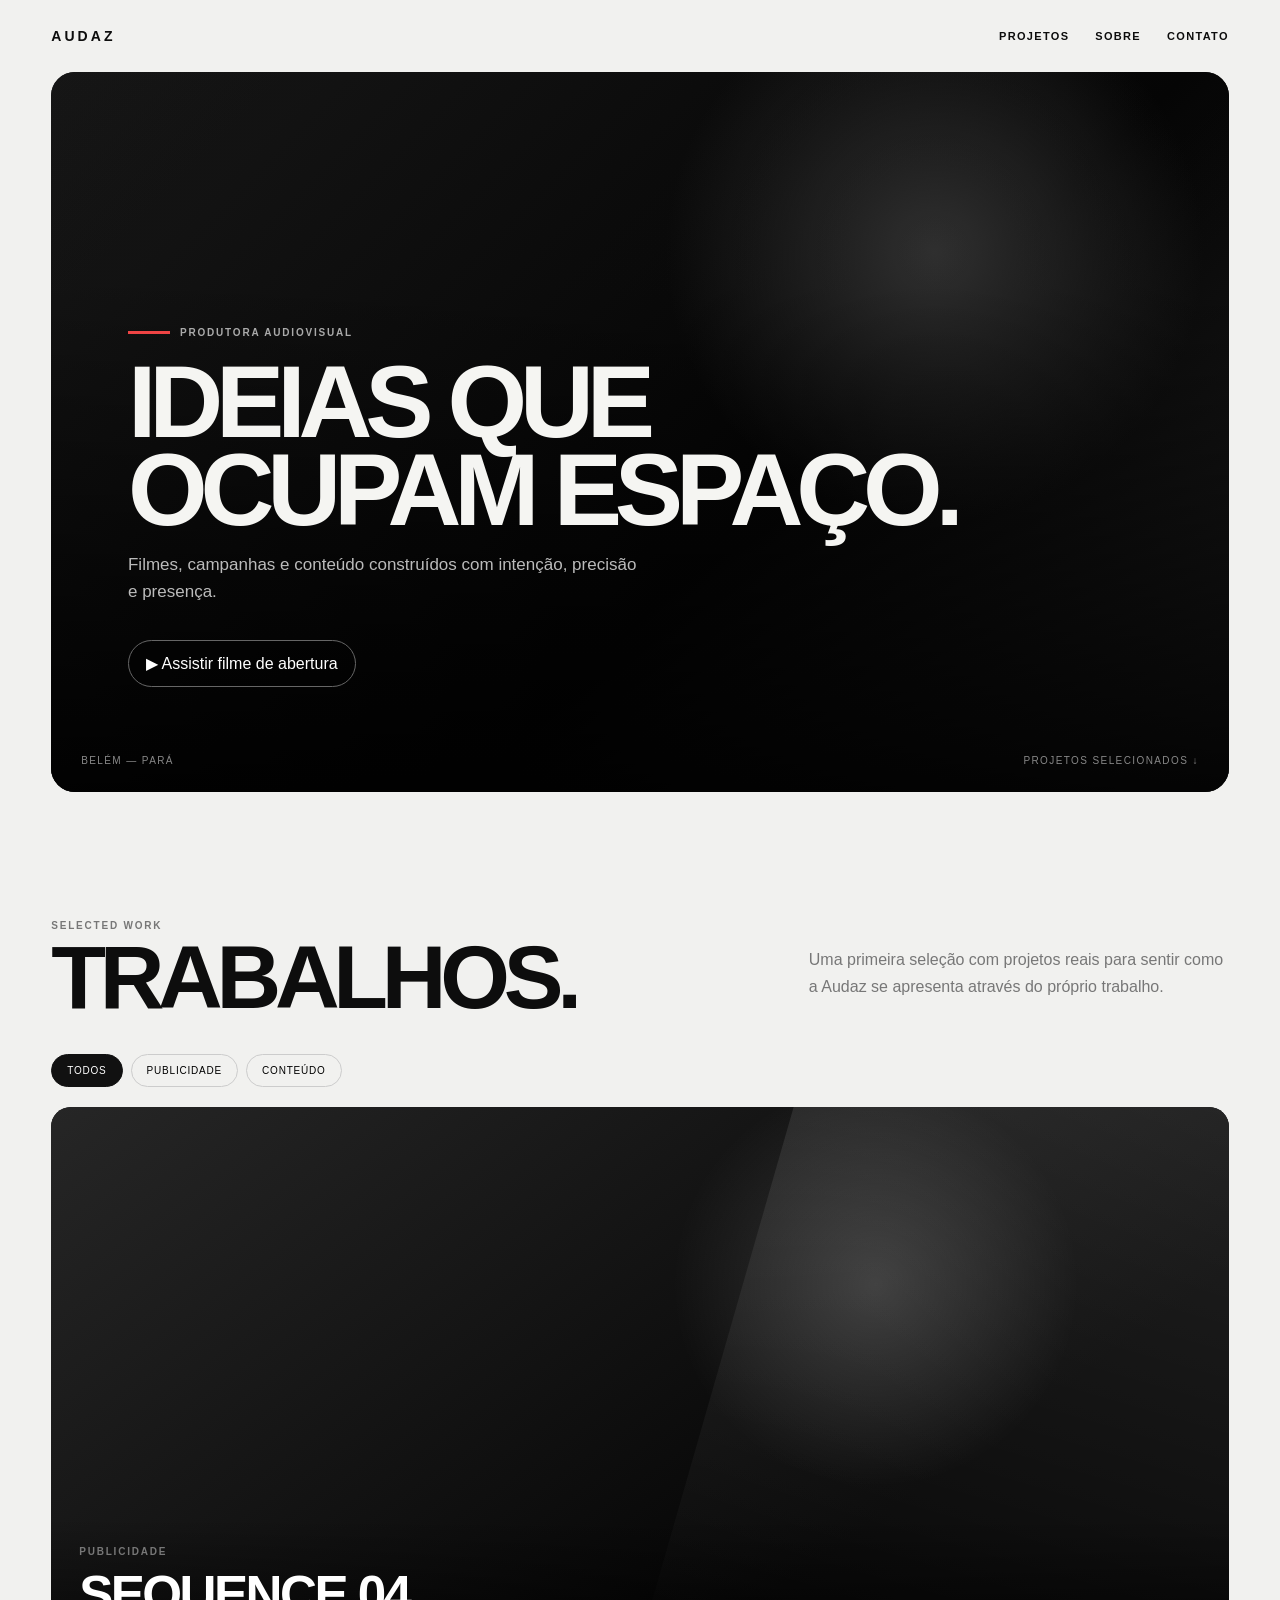
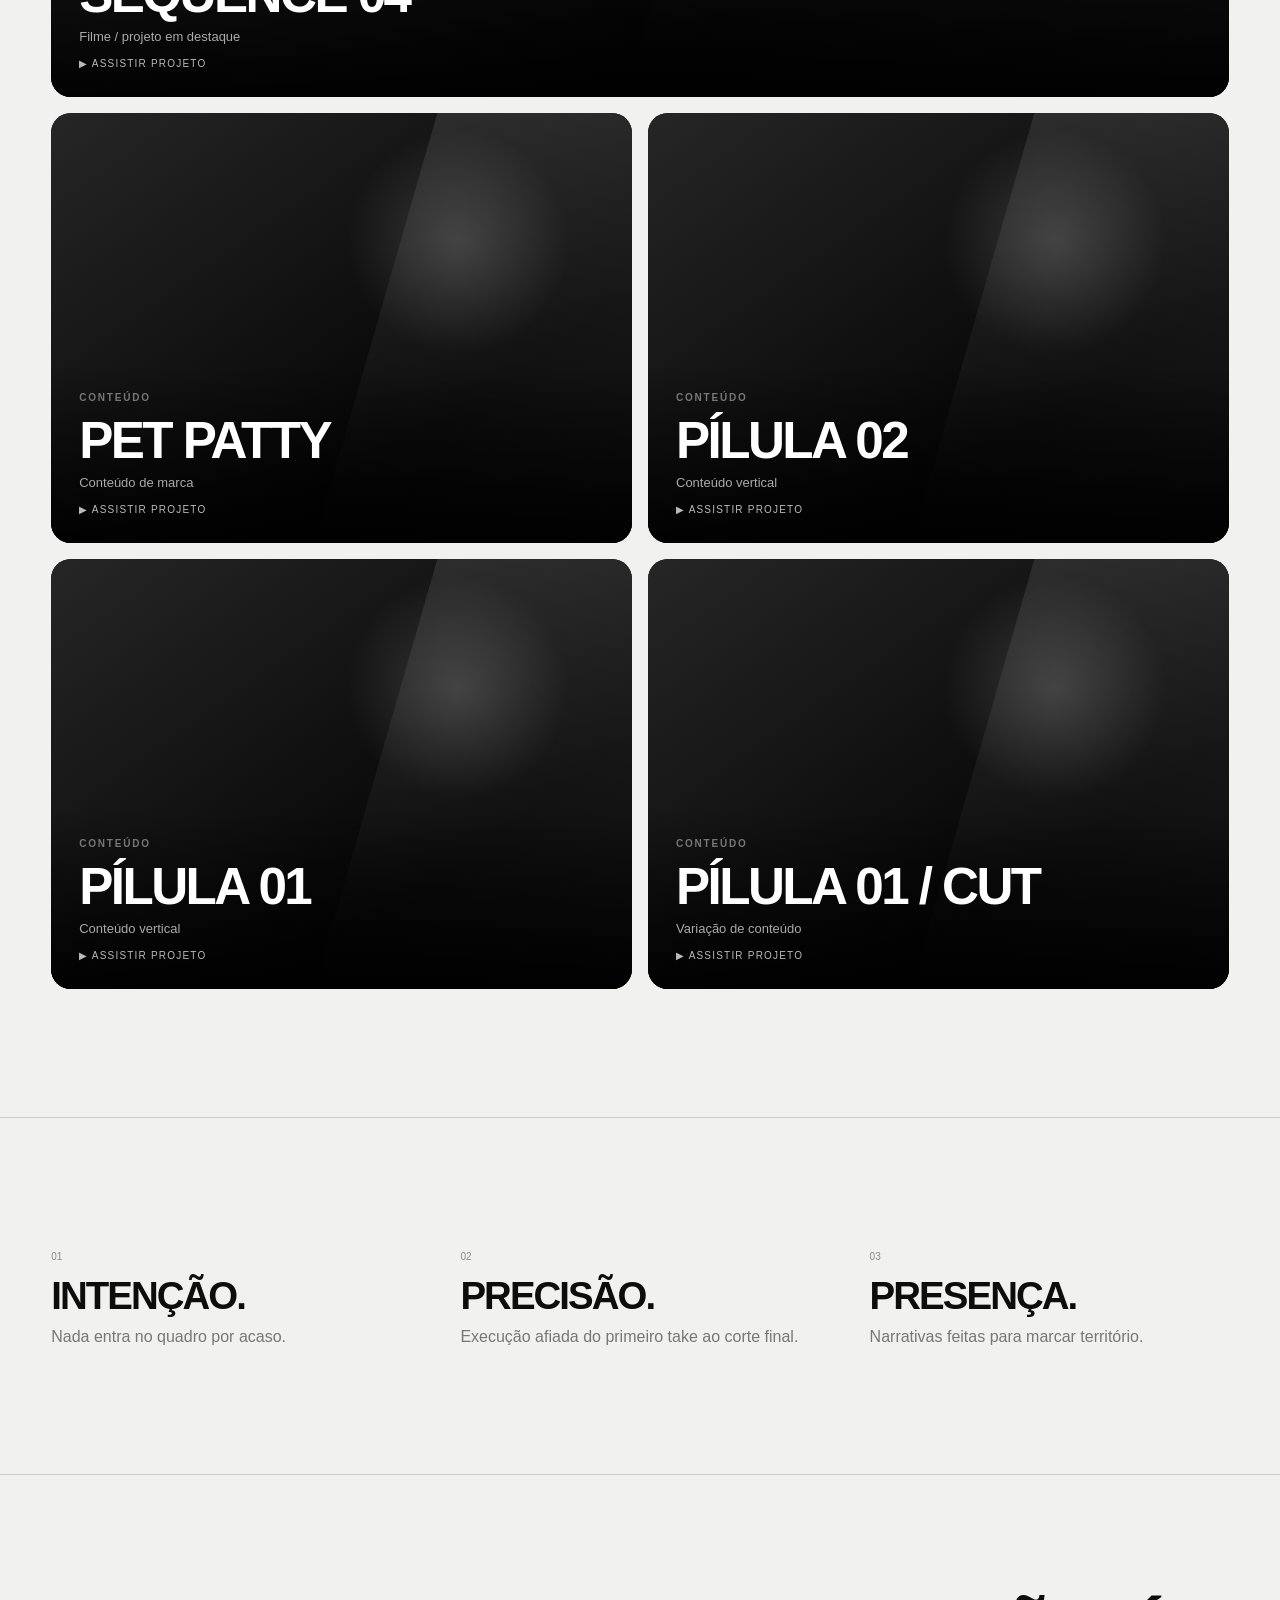
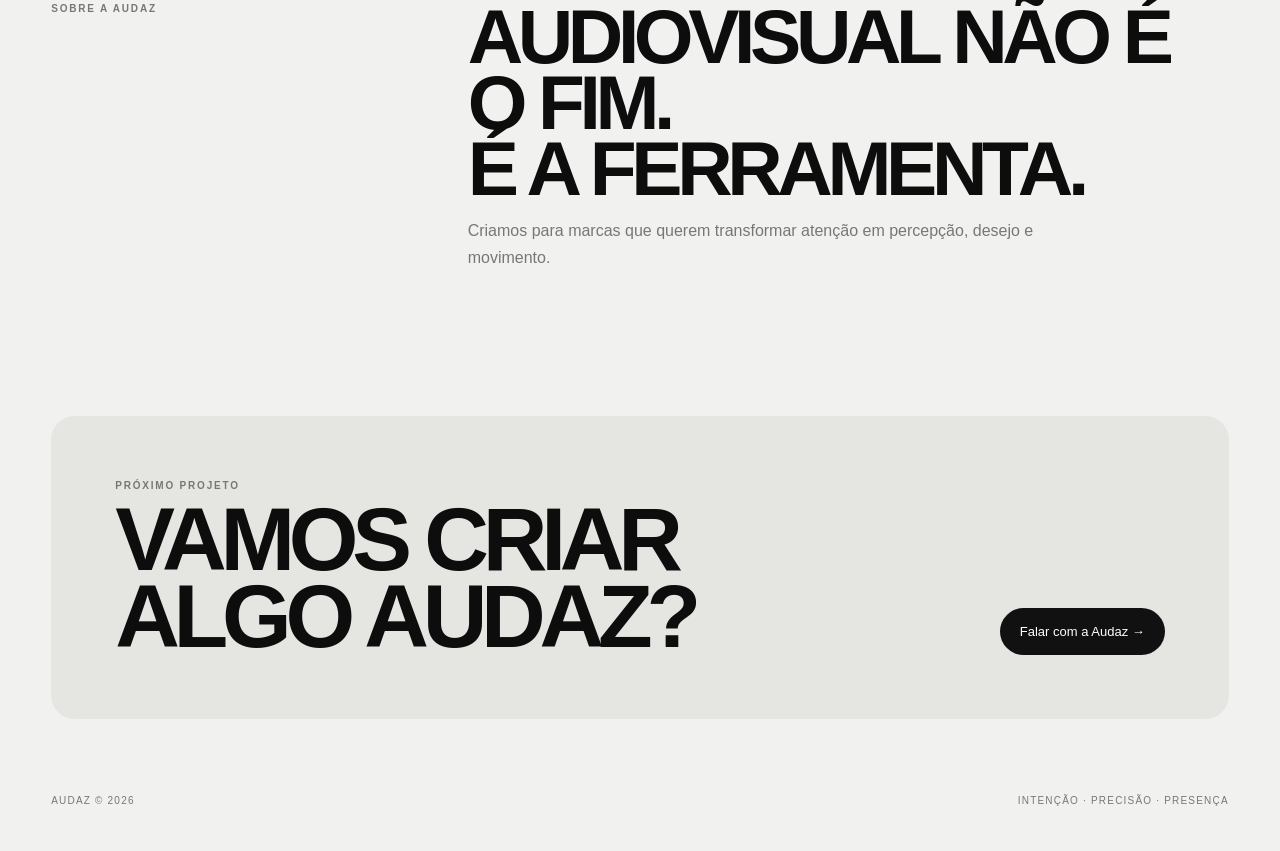
==== index.html @ aca7cfba "Publish AUDAZ portfolio preview" ====
<!doctype html><html lang="pt-BR"><head><meta charset="utf-8"><meta name="viewport" content="width=device-width,initial-scale=1"><meta name="theme-color" content="#090909"><title>AUDAZ — Produtora Audiovisual</title><style>
:root{--bg:#f1f1ef;--ink:#0d0d0d;--muted:#777;--line:#ccc;--accent:#ef4444;--pad:clamp(18px,4vw,58px)}*{box-sizing:border-box}html{scroll-behavior:smooth}body{margin:0;background:var(--bg);color:var(--ink);font-family:Arial,Helvetica,sans-serif;-webkit-font-smoothing:antialiased}a{text-decoration:none;color:inherit}button{font:inherit}.top{height:72px;padding:0 var(--pad);display:flex;align-items:center;justify-content:space-between}.brand{font-size:14px;font-weight:900;letter-spacing:.22em}.nav{display:flex;gap:26px}.nav a{font-size:11px;font-weight:700;text-transform:uppercase;letter-spacing:.12em}.hero{margin:0 var(--pad);min-height:720px;border-radius:24px;overflow:hidden;position:relative;background:#090909;color:#f5f5f2;display:flex;flex-direction:column;justify-content:flex-end}.media,.overlay{position:absolute;inset:0}.media{background:radial-gradient(circle at 75% 25%,#333,transparent 26%),linear-gradient(135deg,#181818,#050505 60%,#202020)}.overlay{background:linear-gradient(to top,rgba(0,0,0,.88),rgba(0,0,0,.08) 70%)}.heroContent{position:relative;z-index:2;padding:58px clamp(24px,6vw,90px) 105px;max-width:1100px}.kicker,.eyebrow{font-size:10px;font-weight:700;letter-spacing:.18em;text-transform:uppercase}.kicker{color:#aaa;margin-bottom:20px}.kicker:before{content:"";display:inline-block;width:42px;height:3px;background:var(--accent);margin-right:10px;vertical-align:middle}.hero h1,h2{font-size:clamp(50px,8vw,126px);line-height:.86;letter-spacing:-.07em;margin:0;font-weight:900}.hero p.copy{max-width:510px;color:#bbb;line-height:1.6;font-size:17px}.watch{margin-top:18px;border:1px solid #666;background:rgba(0,0,0,.35);color:white;border-radius:999px;padding:13px 17px;cursor:pointer}.meta{position:absolute;z-index:3;left:30px;right:30px;bottom:26px;display:flex;justify-content:space-between;color:#888;font-size:10px;letter-spacing:.14em;text-transform:uppercase}.section{padding:clamp(72px,10vw,145px) var(--pad)}.head{display:grid;grid-template-columns:1.1fr .9fr;gap:40px;align-items:end;margin-bottom:38px}.eyebrow{color:#777}.head h2{font-size:clamp(52px,7vw,104px);margin-top:8px}.intro{justify-self:end;max-width:420px;color:var(--muted);line-height:1.65}.filters{display:flex;flex-wrap:wrap;gap:8px;margin-bottom:20px}.filter{border:1px solid var(--line);background:transparent;border-radius:999px;padding:10px 15px;font-size:10px;text-transform:uppercase;letter-spacing:.08em;cursor:pointer}.filter.active{background:#111;color:white;border-color:#111}.grid{display:grid;grid-template-columns:repeat(2,minmax(0,1fr));gap:16px}.card{min-height:430px;border:0;border-radius:20px;overflow:hidden;position:relative;background:#111;color:#fff;text-align:left;padding:0;cursor:pointer}.card.featured{grid-column:1/-1;min-height:590px}.visual{position:absolute;inset:0;background:radial-gradient(circle at 70% 30%,rgba(255,255,255,.16),transparent 22%),linear-gradient(145deg,#262626,#050505 70%);transition:.4s}.card:hover .visual{transform:scale(1.025)}.visual:after{content:"";position:absolute;width:55%;height:130%;right:-12%;top:-15%;transform:rotate(16deg);background:linear-gradient(#ffffff1e,transparent)}.content{position:absolute;z-index:2;left:0;right:0;bottom:0;padding:28px;background:linear-gradient(to top,rgba(0,0,0,.88),transparent)}.content h3{font-size:clamp(30px,4vw,58px);letter-spacing:-.05em;margin:8px 0 5px}.content p{margin:0;color:#aaa;font-size:13px}.play{display:block;margin-top:14px;color:#bbb;font-size:10px;letter-spacing:.12em;text-transform:uppercase}.manifest{border-top:1px solid var(--line);border-bottom:1px solid var(--line);display:grid;grid-template-columns:repeat(3,1fr);gap:50px}.manifest article span{font-size:10px;color:#888}.manifest h3{font-size:clamp(28px,3vw,48px);letter-spacing:-.05em;margin:10px 0}.manifest p{margin:0;color:var(--muted)}.about{display:grid;grid-template-columns:.65fr 1.35fr;gap:50px}.about h2{font-size:clamp(43px,6vw,88px)}.about p{color:var(--muted);line-height:1.7;max-width:570px}.cta{margin:0 var(--pad) 32px;padding:clamp(38px,5vw,75px);background:#e5e5e1;border-radius:24px;display:flex;justify-content:space-between;align-items:end;gap:30px}.cta h2{font-size:clamp(48px,7vw,96px);margin-top:10px}.cta a{background:#111;color:#fff;border-radius:999px;padding:16px 20px;white-space:nowrap;font-size:13px}footer{height:100px;padding:0 var(--pad);display:flex;justify-content:space-between;align-items:center;color:#777;font-size:10px;letter-spacing:.12em;text-transform:uppercase}dialog{width:min(1100px,calc(100% - 24px));border:0;border-radius:18px;padding:0;background:#090909;color:#fff}dialog::backdrop{background:#000d}.frame{aspect-ratio:16/9;background:#050505}.frame iframe{width:100%;height:100%;border:0}.info{padding:22px 26px}.info h3{font-size:32px;margin:7px 0}.info p{color:#999;line-height:1.55}.close{position:absolute;right:12px;top:12px;width:44px;height:44px;border:0;border-radius:50%;background:#000c;color:white;font-size:26px;z-index:4;cursor:pointer}@media(max-width:760px){.nav{display:none}.top{height:62px}.hero{margin:0 12px;min-height:700px;border-radius:18px}.heroContent{padding:42px 22px 110px}.head,.about{grid-template-columns:1fr}.intro{justify-self:start}.grid{grid-template-columns:1fr}.card,.card.featured{grid-column:auto;min-height:500px}.manifest{grid-template-columns:1fr}.cta{margin:0 12px 20px;flex-direction:column;align-items:flex-start}footer{height:auto;padding-top:30px;padding-bottom:30px;gap:10px;flex-direction:column;align-items:flex-start}}
</style></head><body><header class="top"><a class="brand" href="#inicio">AUDAZ</a><nav class="nav"><a href="#projetos">Projetos</a><a href="#sobre">Sobre</a><a href="#contato">Contato</a></nav></header><main><section class="hero" id="inicio"><div class="media"></div><div class="overlay"></div><div class="heroContent"><div class="kicker">Produtora audiovisual</div><h1>IDEIAS QUE<br>OCUPAM ESPAÇO.</h1><p class="copy">Filmes, campanhas e conteúdo construídos com intenção, precisão e presença.</p><button class="watch">▶ Assistir filme de abertura</button></div><div class="meta"><span>Belém — Pará</span><a href="#projetos">Projetos selecionados ↓</a></div></section><section class="section" id="projetos"><div class="head"><div><div class="eyebrow">Selected Work</div><h2>TRABALHOS.</h2></div><p class="intro">Uma primeira seleção com projetos reais para sentir como a Audaz se apresenta através do próprio trabalho.</p></div><div class="filters"><button class="filter active" data-filter="Todos">Todos</button><button class="filter" data-filter="Publicidade">Publicidade</button><button class="filter" data-filter="Conteúdo">Conteúdo</button></div><div class="grid" id="grid"></div></section><section class="section manifest" id="sobre"><article><span>01</span><h3>INTENÇÃO.</h3><p>Nada entra no quadro por acaso.</p></article><article><span>02</span><h3>PRECISÃO.</h3><p>Execução afiada do primeiro take ao corte final.</p></article><article><span>03</span><h3>PRESENÇA.</h3><p>Narrativas feitas para marcar território.</p></article></section><section class="section about"><div class="eyebrow">Sobre a Audaz</div><div><h2>AUDIOVISUAL NÃO É O FIM.<br>É A FERRAMENTA.</h2><p>Criamos para marcas que querem transformar atenção em percepção, desejo e movimento.</p></div></section><section class="cta" id="contato"><div><div class="eyebrow">Próximo projeto</div><h2>VAMOS CRIAR<br>ALGO AUDAZ?</h2></div><a href="#inicio">Falar com a Audaz →</a></section></main><footer><span>AUDAZ © 2026</span><span>INTENÇÃO · PRECISÃO · PRESENÇA</span></footer><dialog id="modal"><button class="close" id="close">×</button><div class="frame" id="frame"></div><div class="info"><div class="eyebrow" id="cat"></div><h3 id="title"></h3><p id="desc"></p></div></dialog><script>
const projects=[{title:'SEQUENCE 04',category:'Publicidade',subtitle:'Filme / projeto em destaque',description:'Projeto real da primeira seleção enviada para o portfólio.',featured:true,id:'1e4wCgsym5buvmg1K6XMRBiVK_I2cJGp3'},{title:'PET PATTY',category:'Conteúdo',subtitle:'Conteúdo de marca',description:'Talking head com edição voltada a retenção e percepção de marca.',id:'1wMYKB2jo9AW4hHzz4H9Pc-GCaZCh5fLn'},{title:'PÍLULA 02',category:'Conteúdo',subtitle:'Conteúdo vertical',description:'Peça curta da seleção atual.',id:'1GOTpnVqNF5bX4m4xpLxUhKaA9pKcBuvb'},{title:'PÍLULA 01',category:'Conteúdo',subtitle:'Conteúdo vertical',description:'Peça curta da seleção atual.',id:'1st_dsXAeA2EuEb1My1wWH8ciCxVAwVct'},{title:'PÍLULA 01 / CUT',category:'Conteúdo',subtitle:'Variação de conteúdo',description:'Variação da peça vertical.',id:'1m6W-KheKYaye3aSvORRUpRm0aSwhOlPf'}];const grid=document.querySelector('#grid'),modal=document.querySelector('#modal'),frame=document.querySelector('#frame');function preview(id){return `https://drive.google.com/file/d/${id}/preview`}function openVideo(p){frame.innerHTML=`<iframe src="${preview(p.id)}" allow="autoplay; fullscreen" allowfullscreen></iframe>`;document.querySelector('#title').textContent=p.title;document.querySelector('#cat').textContent=p.category;document.querySelector('#desc').textContent=p.description||'';modal.showModal()}function render(filter='Todos'){grid.innerHTML='';projects.filter(p=>filter==='Todos'||p.category===filter).forEach((p,i)=>{const b=document.createElement('button');b.className='card '+(p.featured?'featured':'');b.innerHTML=`<div class="visual"></div><div class="content"><div class="eyebrow">${p.category}</div><h3>${p.title}</h3><p>${p.subtitle}</p><span class="play">▶ Assistir projeto</span></div>`;b.onclick=()=>openVideo(p);grid.appendChild(b)})}document.querySelectorAll('.filter').forEach(b=>b.onclick=()=>{document.querySelectorAll('.filter').forEach(x=>x.classList.remove('active'));b.classList.add('active');render(b.dataset.filter)});document.querySelector('.watch').onclick=()=>openVideo({title:'TAKE THE RISK',category:'Showreel',description:'Filme usado como abertura desta primeira leitura do portfólio.',id:'1leN7BC7o2995beXqG2BxY9nXOmaR37Ud'});document.querySelector('#close').onclick=()=>{frame.innerHTML='';modal.close()};modal.onclick=e=>{if(e.target===modal){frame.innerHTML='';modal.close()}};render();
</script></body></html>
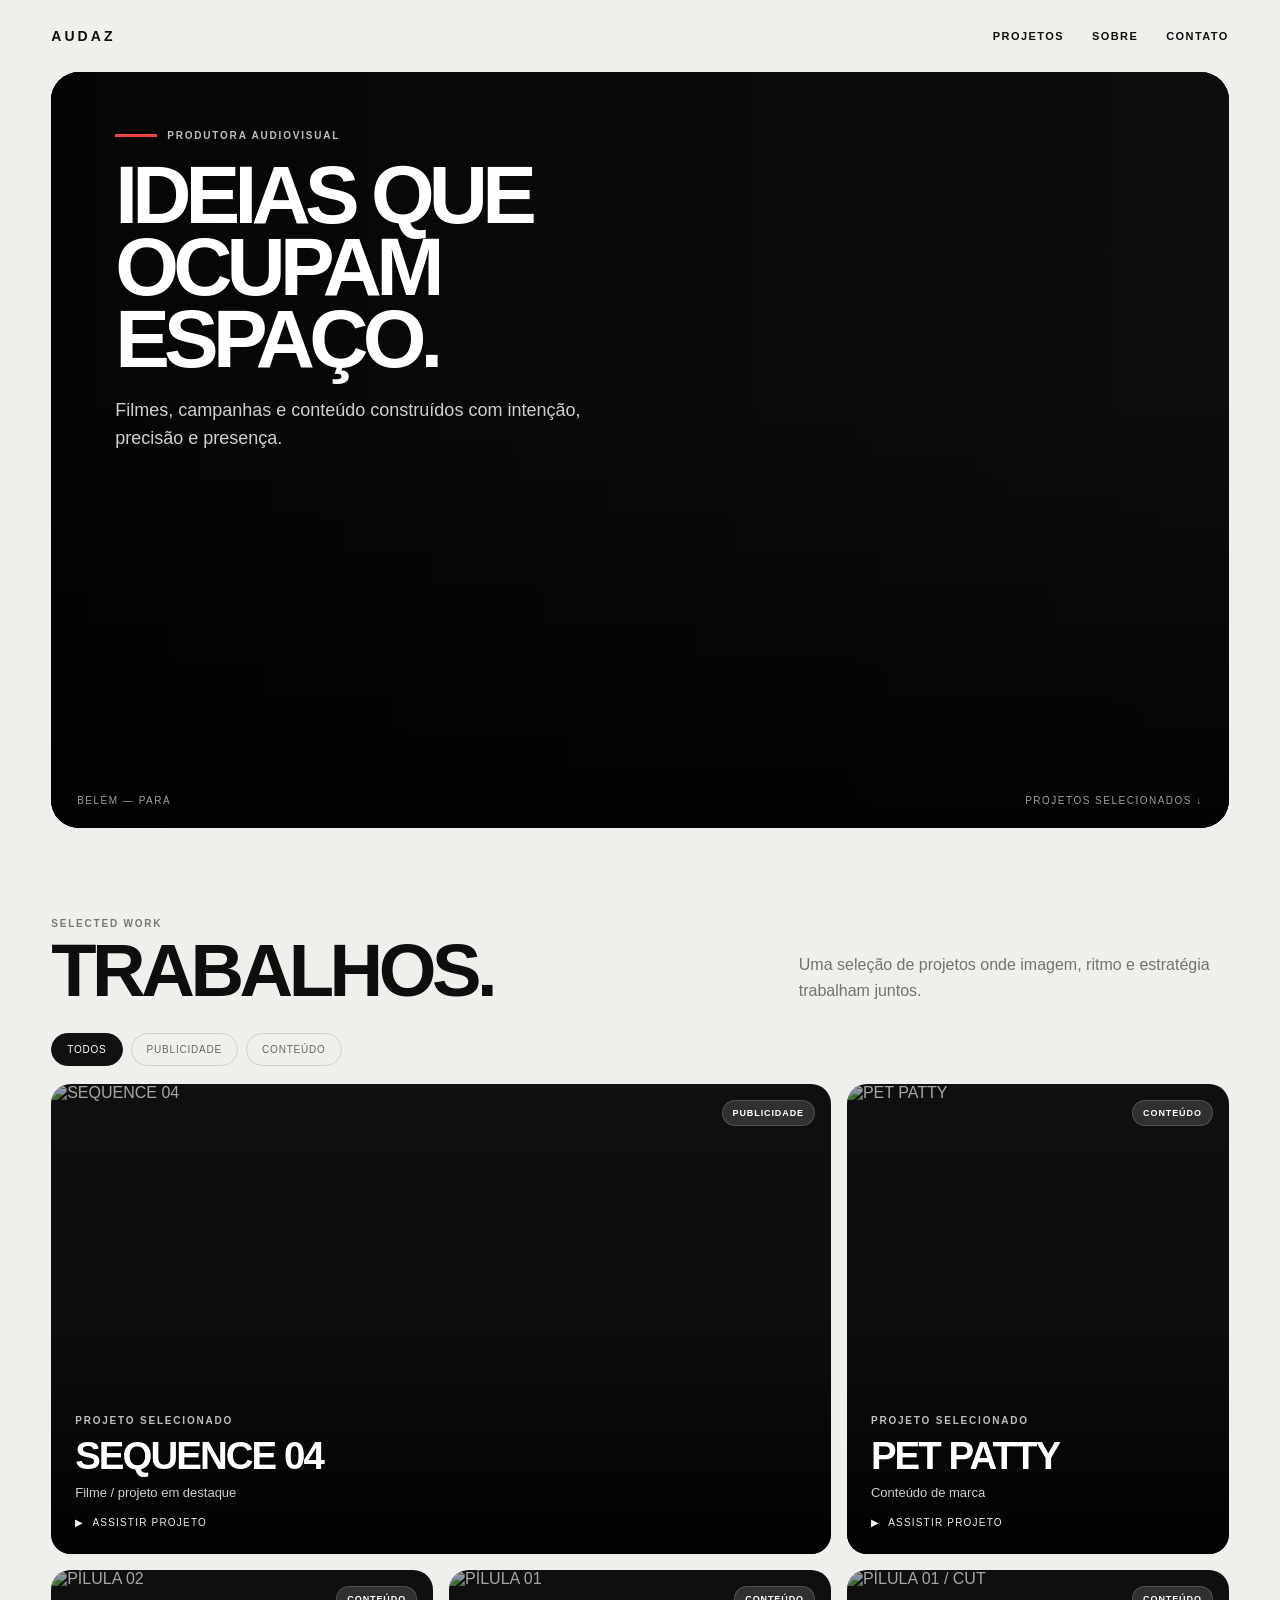
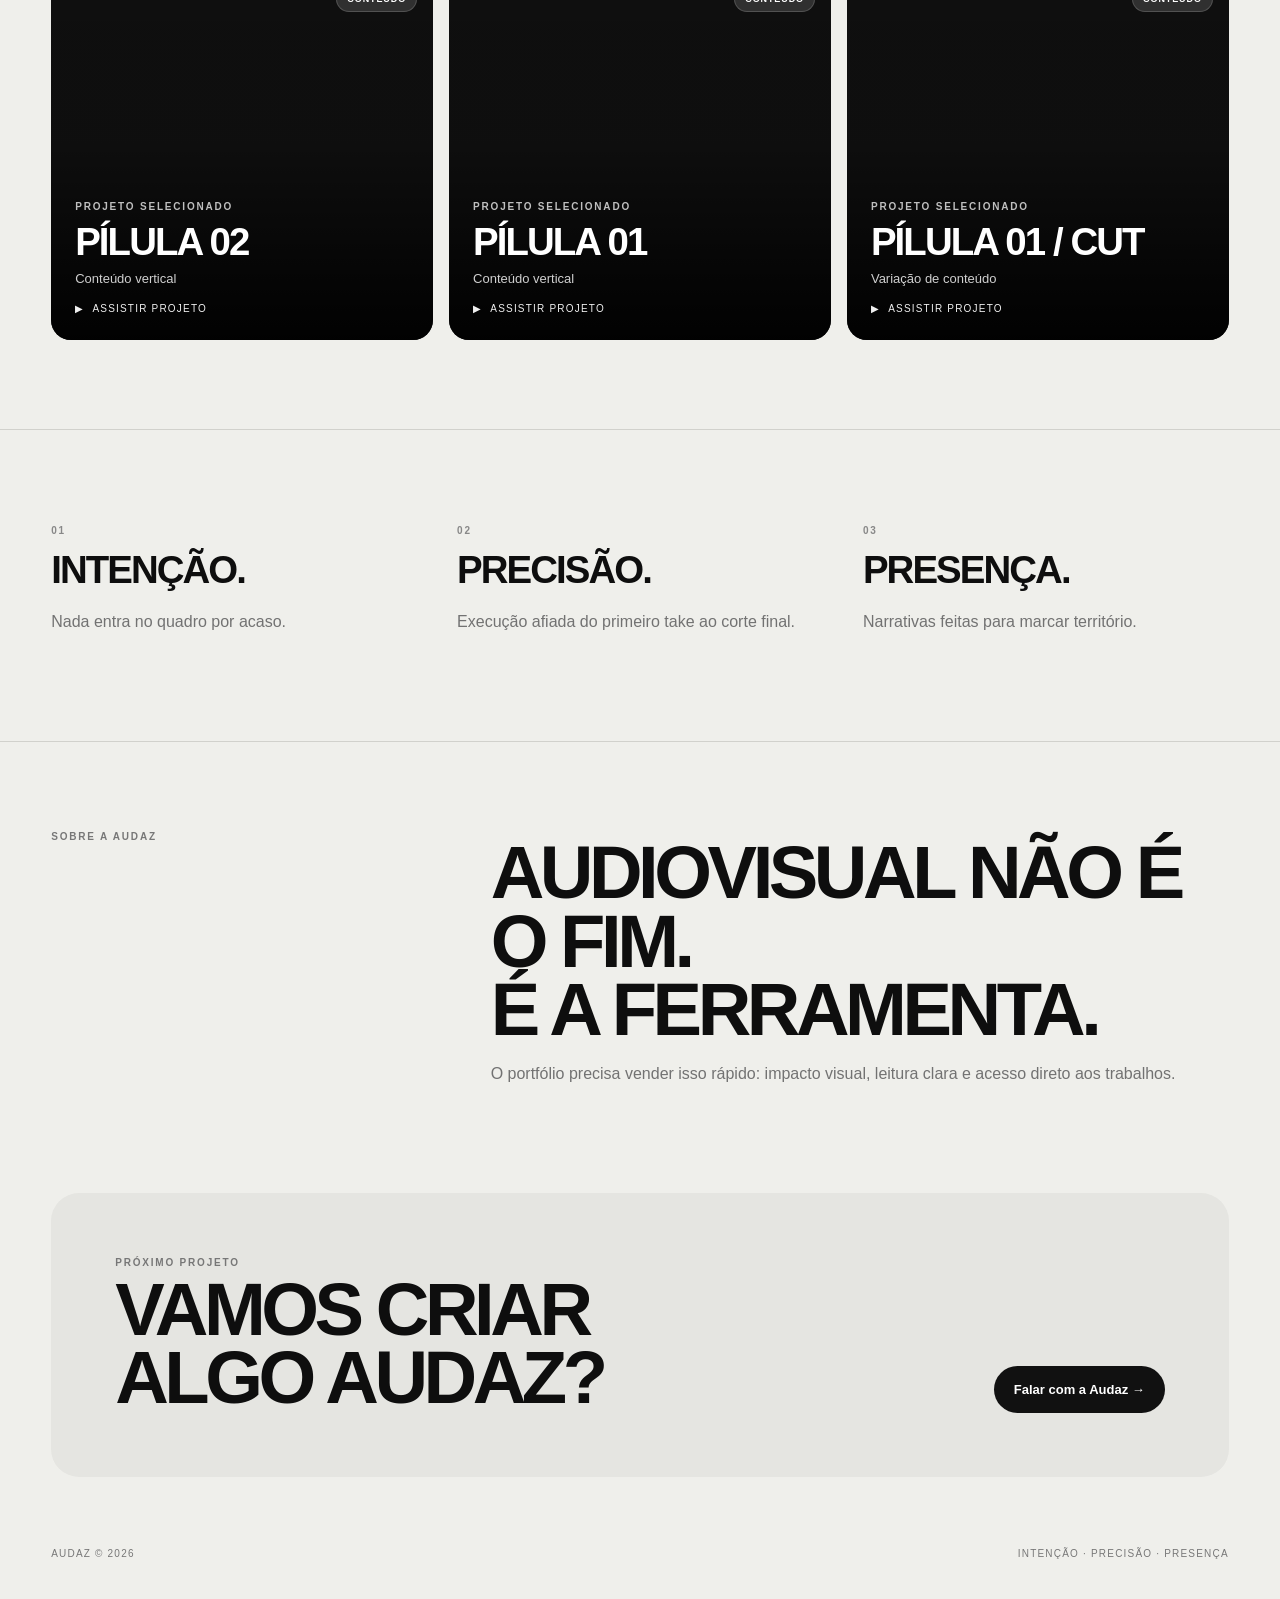
==== commit 7aabea77: "Use TW Cross Game as autoplay hero showreel background" ====
--- a/index.html
+++ b/index.html
@@ -1,5 +1 @@
-<!doctype html><html lang="pt-BR"><head><meta charset="utf-8"><meta name="viewport" content="width=device-width,initial-scale=1"><meta name="theme-color" content="#090909"><title>AUDAZ — Produtora Audiovisual</title><style>
-:root{--bg:#f1f1ef;--ink:#0d0d0d;--muted:#777;--line:#ccc;--accent:#ef4444;--pad:clamp(18px,4vw,58px)}*{box-sizing:border-box}html{scroll-behavior:smooth}body{margin:0;background:var(--bg);color:var(--ink);font-family:Arial,Helvetica,sans-serif;-webkit-font-smoothing:antialiased}a{text-decoration:none;color:inherit}button{font:inherit}.top{height:72px;padding:0 var(--pad);display:flex;align-items:center;justify-content:space-between}.brand{font-size:14px;font-weight:900;letter-spacing:.22em}.nav{display:flex;gap:26px}.nav a{font-size:11px;font-weight:700;text-transform:uppercase;letter-spacing:.12em}.hero{margin:0 var(--pad);min-height:720px;border-radius:24px;overflow:hidden;position:relative;background:#090909;color:#f5f5f2;display:flex;flex-direction:column;justify-content:flex-end}.media,.overlay{position:absolute;inset:0}.media{background:radial-gradient(circle at 75% 25%,#333,transparent 26%),linear-gradient(135deg,#181818,#050505 60%,#202020)}.overlay{background:linear-gradient(to top,rgba(0,0,0,.88),rgba(0,0,0,.08) 70%)}.heroContent{position:relative;z-index:2;padding:58px clamp(24px,6vw,90px) 105px;max-width:1100px}.kicker,.eyebrow{font-size:10px;font-weight:700;letter-spacing:.18em;text-transform:uppercase}.kicker{color:#aaa;margin-bottom:20px}.kicker:before{content:"";display:inline-block;width:42px;height:3px;background:var(--accent);margin-right:10px;vertical-align:middle}.hero h1,h2{font-size:clamp(50px,8vw,126px);line-height:.86;letter-spacing:-.07em;margin:0;font-weight:900}.hero p.copy{max-width:510px;color:#bbb;line-height:1.6;font-size:17px}.watch{margin-top:18px;border:1px solid #666;background:rgba(0,0,0,.35);color:white;border-radius:999px;padding:13px 17px;cursor:pointer}.meta{position:absolute;z-index:3;left:30px;right:30px;bottom:26px;display:flex;justify-content:space-between;color:#888;font-size:10px;letter-spacing:.14em;text-transform:uppercase}.section{padding:clamp(72px,10vw,145px) var(--pad)}.head{display:grid;grid-template-columns:1.1fr .9fr;gap:40px;align-items:end;margin-bottom:38px}.eyebrow{color:#777}.head h2{font-size:clamp(52px,7vw,104px);margin-top:8px}.intro{justify-self:end;max-width:420px;color:var(--muted);line-height:1.65}.filters{display:flex;flex-wrap:wrap;gap:8px;margin-bottom:20px}.filter{border:1px solid var(--line);background:transparent;border-radius:999px;padding:10px 15px;font-size:10px;text-transform:uppercase;letter-spacing:.08em;cursor:pointer}.filter.active{background:#111;color:white;border-color:#111}.grid{display:grid;grid-template-columns:repeat(2,minmax(0,1fr));gap:16px}.card{min-height:430px;border:0;border-radius:20px;overflow:hidden;position:relative;background:#111;color:#fff;text-align:left;padding:0;cursor:pointer}.card.featured{grid-column:1/-1;min-height:590px}.visual{position:absolute;inset:0;background:radial-gradient(circle at 70% 30%,rgba(255,255,255,.16),transparent 22%),linear-gradient(145deg,#262626,#050505 70%);transition:.4s}.card:hover .visual{transform:scale(1.025)}.visual:after{content:"";position:absolute;width:55%;height:130%;right:-12%;top:-15%;transform:rotate(16deg);background:linear-gradient(#ffffff1e,transparent)}.content{position:absolute;z-index:2;left:0;right:0;bottom:0;padding:28px;background:linear-gradient(to top,rgba(0,0,0,.88),transparent)}.content h3{font-size:clamp(30px,4vw,58px);letter-spacing:-.05em;margin:8px 0 5px}.content p{margin:0;color:#aaa;font-size:13px}.play{display:block;margin-top:14px;color:#bbb;font-size:10px;letter-spacing:.12em;text-transform:uppercase}.manifest{border-top:1px solid var(--line);border-bottom:1px solid var(--line);display:grid;grid-template-columns:repeat(3,1fr);gap:50px}.manifest article span{font-size:10px;color:#888}.manifest h3{font-size:clamp(28px,3vw,48px);letter-spacing:-.05em;margin:10px 0}.manifest p{margin:0;color:var(--muted)}.about{display:grid;grid-template-columns:.65fr 1.35fr;gap:50px}.about h2{font-size:clamp(43px,6vw,88px)}.about p{color:var(--muted);line-height:1.7;max-width:570px}.cta{margin:0 var(--pad) 32px;padding:clamp(38px,5vw,75px);background:#e5e5e1;border-radius:24px;display:flex;justify-content:space-between;align-items:end;gap:30px}.cta h2{font-size:clamp(48px,7vw,96px);margin-top:10px}.cta a{background:#111;color:#fff;border-radius:999px;padding:16px 20px;white-space:nowrap;font-size:13px}footer{height:100px;padding:0 var(--pad);display:flex;justify-content:space-between;align-items:center;color:#777;font-size:10px;letter-spacing:.12em;text-transform:uppercase}dialog{width:min(1100px,calc(100% - 24px));border:0;border-radius:18px;padding:0;background:#090909;color:#fff}dialog::backdrop{background:#000d}.frame{aspect-ratio:16/9;background:#050505}.frame iframe{width:100%;height:100%;border:0}.info{padding:22px 26px}.info h3{font-size:32px;margin:7px 0}.info p{color:#999;line-height:1.55}.close{position:absolute;right:12px;top:12px;width:44px;height:44px;border:0;border-radius:50%;background:#000c;color:white;font-size:26px;z-index:4;cursor:pointer}@media(max-width:760px){.nav{display:none}.top{height:62px}.hero{margin:0 12px;min-height:700px;border-radius:18px}.heroContent{padding:42px 22px 110px}.head,.about{grid-template-columns:1fr}.intro{justify-self:start}.grid{grid-template-columns:1fr}.card,.card.featured{grid-column:auto;min-height:500px}.manifest{grid-template-columns:1fr}.cta{margin:0 12px 20px;flex-direction:column;align-items:flex-start}footer{height:auto;padding-top:30px;padding-bottom:30px;gap:10px;flex-direction:column;align-items:flex-start}}
-</style></head><body><header class="top"><a class="brand" href="#inicio">AUDAZ</a><nav class="nav"><a href="#projetos">Projetos</a><a href="#sobre">Sobre</a><a href="#contato">Contato</a></nav></header><main><section class="hero" id="inicio"><div class="media"></div><div class="overlay"></div><div class="heroContent"><div class="kicker">Produtora audiovisual</div><h1>IDEIAS QUE<br>OCUPAM ESPAÇO.</h1><p class="copy">Filmes, campanhas e conteúdo construídos com intenção, precisão e presença.</p><button class="watch">▶ Assistir filme de abertura</button></div><div class="meta"><span>Belém — Pará</span><a href="#projetos">Projetos selecionados ↓</a></div></section><section class="section" id="projetos"><div class="head"><div><div class="eyebrow">Selected Work</div><h2>TRABALHOS.</h2></div><p class="intro">Uma primeira seleção com projetos reais para sentir como a Audaz se apresenta através do próprio trabalho.</p></div><div class="filters"><button class="filter active" data-filter="Todos">Todos</button><button class="filter" data-filter="Publicidade">Publicidade</button><button class="filter" data-filter="Conteúdo">Conteúdo</button></div><div class="grid" id="grid"></div></section><section class="section manifest" id="sobre"><article><span>01</span><h3>INTENÇÃO.</h3><p>Nada entra no quadro por acaso.</p></article><article><span>02</span><h3>PRECISÃO.</h3><p>Execução afiada do primeiro take ao corte final.</p></article><article><span>03</span><h3>PRESENÇA.</h3><p>Narrativas feitas para marcar território.</p></article></section><section class="section about"><div class="eyebrow">Sobre a Audaz</div><div><h2>AUDIOVISUAL NÃO É O FIM.<br>É A FERRAMENTA.</h2><p>Criamos para marcas que querem transformar atenção em percepção, desejo e movimento.</p></div></section><section class="cta" id="contato"><div><div class="eyebrow">Próximo projeto</div><h2>VAMOS CRIAR<br>ALGO AUDAZ?</h2></div><a href="#inicio">Falar com a Audaz →</a></section></main><footer><span>AUDAZ © 2026</span><span>INTENÇÃO · PRECISÃO · PRESENÇA</span></footer><dialog id="modal"><button class="close" id="close">×</button><div class="frame" id="frame"></div><div class="info"><div class="eyebrow" id="cat"></div><h3 id="title"></h3><p id="desc"></p></div></dialog><script>
-const projects=[{title:'SEQUENCE 04',category:'Publicidade',subtitle:'Filme / projeto em destaque',description:'Projeto real da primeira seleção enviada para o portfólio.',featured:true,id:'1e4wCgsym5buvmg1K6XMRBiVK_I2cJGp3'},{title:'PET PATTY',category:'Conteúdo',subtitle:'Conteúdo de marca',description:'Talking head com edição voltada a retenção e percepção de marca.',id:'1wMYKB2jo9AW4hHzz4H9Pc-GCaZCh5fLn'},{title:'PÍLULA 02',category:'Conteúdo',subtitle:'Conteúdo vertical',description:'Peça curta da seleção atual.',id:'1GOTpnVqNF5bX4m4xpLxUhKaA9pKcBuvb'},{title:'PÍLULA 01',category:'Conteúdo',subtitle:'Conteúdo vertical',description:'Peça curta da seleção atual.',id:'1st_dsXAeA2EuEb1My1wWH8ciCxVAwVct'},{title:'PÍLULA 01 / CUT',category:'Conteúdo',subtitle:'Variação de conteúdo',description:'Variação da peça vertical.',id:'1m6W-KheKYaye3aSvORRUpRm0aSwhOlPf'}];const grid=document.querySelector('#grid'),modal=document.querySelector('#modal'),frame=document.querySelector('#frame');function preview(id){return `https://drive.google.com/file/d/${id}/preview`}function openVideo(p){frame.innerHTML=`<iframe src="${preview(p.id)}" allow="autoplay; fullscreen" allowfullscreen></iframe>`;document.querySelector('#title').textContent=p.title;document.querySelector('#cat').textContent=p.category;document.querySelector('#desc').textContent=p.description||'';modal.showModal()}function render(filter='Todos'){grid.innerHTML='';projects.filter(p=>filter==='Todos'||p.category===filter).forEach((p,i)=>{const b=document.createElement('button');b.className='card '+(p.featured?'featured':'');b.innerHTML=`<div class="visual"></div><div class="content"><div class="eyebrow">${p.category}</div><h3>${p.title}</h3><p>${p.subtitle}</p><span class="play">▶ Assistir projeto</span></div>`;b.onclick=()=>openVideo(p);grid.appendChild(b)})}document.querySelectorAll('.filter').forEach(b=>b.onclick=()=>{document.querySelectorAll('.filter').forEach(x=>x.classList.remove('active'));b.classList.add('active');render(b.dataset.filter)});document.querySelector('.watch').onclick=()=>openVideo({title:'TAKE THE RISK',category:'Showreel',description:'Filme usado como abertura desta primeira leitura do portfólio.',id:'1leN7BC7o2995beXqG2BxY9nXOmaR37Ud'});document.querySelector('#close').onclick=()=>{frame.innerHTML='';modal.close()};modal.onclick=e=>{if(e.target===modal){frame.innerHTML='';modal.close()}};render();
-</script></body></html>+<!doctype html><html lang="pt-BR"><head><meta charset="utf-8"><meta name="viewport" content="width=device-width,initial-scale=1"><meta name="theme-color" content="#090909"><title>AUDAZ — Portfólio</title><style>:root{--bg:#efefeb;--ink:#0e0e0e;--muted:#727272;--line:#d1d1cc;--a:#ef4444;--pad:clamp(16px,4vw,52px)}*{box-sizing:border-box}body{margin:0;background:var(--bg);color:var(--ink);font-family:Arial,Helvetica,sans-serif;-webkit-font-smoothing:antialiased}a{text-decoration:none;color:inherit}button{font:inherit}img,video{display:block;max-width:100%}.top{height:72px;padding:0 var(--pad);display:flex;align-items:center;justify-content:space-between}.brand{font-size:14px;font-weight:900;letter-spacing:.22em}.nav{display:flex;gap:28px}.nav a{font-size:11px;font-weight:700;letter-spacing:.13em;text-transform:uppercase}.hero{margin:0 var(--pad);min-height:min(84svh,820px);border-radius:28px;overflow:hidden;position:relative;background:#090909;color:#fff}.hero .media,.hero .shade{position:absolute;inset:0}.hero .media{background:#111}.hero .media img,.hero .media video{width:100%;height:100%;object-fit:cover}.hero .media video{transform:scale(1.015);filter:saturate(.92) contrast(1.03)}.hero .shade{background:linear-gradient(90deg,rgba(0,0,0,.68) 0,rgba(0,0,0,.44) 44%,rgba(0,0,0,.18) 100%),linear-gradient(to top,rgba(0,0,0,.78),rgba(0,0,0,.06) 58%)}.hero .content{position:relative;z-index:2;padding:58px clamp(22px,5vw,88px) 118px;max-width:740px}.ey{font-size:10px;font-weight:800;letter-spacing:.18em;text-transform:uppercase}.k{display:flex;gap:10px;align-items:center;color:#bebebe;margin:0 0 18px}.k:before{content:"";width:42px;height:3px;background:var(--a)}h1{font-size:clamp(46px,6.4vw,102px);line-height:.88;letter-spacing:-.07em;margin:0;font-weight:900;max-width:650px}.copy{max-width:520px;margin:22px 0 0;color:#d0d0d0;font-size:clamp(15px,1.45vw,18px);line-height:1.55}.actions{display:flex;gap:12px;flex-wrap:wrap;margin-top:26px}.btn,.btn2{min-height:50px;padding:0 18px;border-radius:999px;display:inline-flex;align-items:center;font-size:13px;font-weight:600}.btn{border:1px solid rgba(255,255,255,.22);background:rgba(0,0,0,.28);color:#fff}.btn2{background:#fff;color:#111}.meta{position:absolute;left:26px;right:26px;bottom:22px;display:flex;justify-content:space-between;color:#9e9e9e;font-size:10px;letter-spacing:.15em;text-transform:uppercase;z-index:2}.mini{position:absolute;right:26px;bottom:72px;z-index:2;width:min(42vw,520px);display:grid;grid-template-columns:repeat(3,1fr);gap:10px}.mini button{border:0;padding:0;position:relative;height:112px;border-radius:16px;overflow:hidden;background:#111;cursor:pointer}.mini img{width:100%;height:100%;object-fit:cover;filter:brightness(.74)}.mini span{position:absolute;left:11px;bottom:11px;color:#fff;font-size:10px;font-weight:700;letter-spacing:.1em;text-transform:uppercase}.section{padding:clamp(56px,7vw,102px) var(--pad)}.head{display:grid;grid-template-columns:1.05fr .95fr;gap:28px;align-items:end;margin-bottom:28px}.head h2,.about h2,.cta h2{font-size:clamp(38px,5.8vw,84px);line-height:.92;letter-spacing:-.06em;margin:8px 0 0;font-weight:900}.intro{max-width:430px;justify-self:end;color:var(--muted);line-height:1.65;margin:0}.filters{display:flex;flex-wrap:wrap;gap:8px;margin-bottom:18px}.filter{border:1px solid var(--line);background:transparent;border-radius:999px;padding:10px 15px;font-size:10px;text-transform:uppercase;letter-spacing:.08em;cursor:pointer;color:#666}.filter.active{background:#111;color:#fff;border-color:#111}.grid{display:grid;grid-template-columns:repeat(12,1fr);gap:16px}.card{grid-column:span 4;position:relative;min-height:370px;border:0;border-radius:20px;overflow:hidden;cursor:pointer;padding:0;background:#111;color:#fff;text-align:left}.card.f{grid-column:span 8;min-height:470px}.card img{position:absolute;inset:0;width:100%;height:100%;object-fit:cover;filter:brightness(.76)}.card:after{content:"";position:absolute;inset:0;background:linear-gradient(to top,rgba(0,0,0,.93),rgba(0,0,0,.16) 54%,rgba(0,0,0,.14))}.tag{position:absolute;right:16px;top:16px;z-index:2;background:rgba(255,255,255,.14);border:1px solid rgba(255,255,255,.16);padding:7px 10px;border-radius:999px;font-size:9px;font-weight:700;letter-spacing:.1em;text-transform:uppercase}.c{position:absolute;inset:auto 0 0 0;z-index:2;padding:24px}.c h3{font-size:clamp(28px,3vw,54px);letter-spacing:-.05em;margin:8px 0 5px}.c p{margin:0;color:#d0d0d0;font-size:13px;line-height:1.55}.play{display:inline-flex;gap:8px;align-items:center;margin-top:14px;color:#f0f0f0;font-size:10px;letter-spacing:.12em;text-transform:uppercase}.play:before{content:'▶'}.manifest{border-top:1px solid var(--line);border-bottom:1px solid var(--line);display:grid;grid-template-columns:repeat(3,1fr);gap:40px}.manifest h3{font-size:clamp(26px,3vw,42px);letter-spacing:-.05em;margin:10px 0 12px}.manifest p,.about p{color:var(--muted);line-height:1.7}.about{display:grid;grid-template-columns:.7fr 1.3fr;gap:42px}.cta{margin:0 var(--pad) 32px;padding:clamp(30px,5vw,68px);background:#e5e5e1;border-radius:28px;display:flex;justify-content:space-between;align-items:end;gap:24px}.cta a{background:#111;color:#fff;border-radius:999px;padding:16px 20px;font-size:13px;font-weight:600;white-space:nowrap}footer{min-height:90px;padding:0 var(--pad);display:flex;align-items:center;justify-content:space-between;color:#777;font-size:10px;letter-spacing:.12em;text-transform:uppercase}dialog{width:min(1200px,calc(100% - 20px));border:0;border-radius:18px;padding:0;background:#090909;color:#fff;overflow:hidden}dialog::backdrop{background:rgba(0,0,0,.86)}.frame{aspect-ratio:16/9;background:#050505}.frame iframe{width:100%;height:100%;border:0}.info{padding:22px 26px 28px}.info h3{font-size:32px;margin:7px 0}.info p{color:#999;line-height:1.6}.x{position:absolute;right:12px;top:12px;width:42px;height:42px;border:0;border-radius:50%;background:#000c;color:#fff;font-size:24px;cursor:pointer}@media(max-width:1100px){.mini{grid-template-columns:repeat(2,1fr);width:min(46vw,420px)}.card{grid-column:span 6}.card.f{grid-column:span 12}}@media(max-width:820px){.nav,.mini{display:none}.top{height:62px}.hero{margin:0 12px;min-height:660px;border-radius:20px}.hero .content{padding:38px 22px 122px}.meta{left:22px;right:22px}.head,.about{grid-template-columns:1fr}.intro{justify-self:start}.grid{grid-template-columns:1fr}.card,.card.f{grid-column:auto;min-height:420px}.manifest{grid-template-columns:1fr}.cta{margin:0 12px 20px;flex-direction:column;align-items:flex-start}footer{padding:26px var(--pad);flex-direction:column;align-items:flex-start;gap:10px}}</style></head><body><header class="top"><a class="brand" href="#inicio">AUDAZ</a><nav class="nav"><a href="#projetos">Projetos</a><a href="#sobre">Sobre</a><a href="#contato">Contato</a></nav></header><main><section class="hero" id="inicio"><div class="media" id="heroMedia"></div><div class="shade"></div><div class="content"><div class="ey k">Produtora audiovisual</div><h1>IDEIAS QUE<br>OCUPAM ESPAÇO.</h1><p class="copy">Filmes, campanhas e conteúdo construídos com intenção, precisão e presença.</p></div><div class="meta"><span>Belém — Pará</span><a href="#projetos">Projetos selecionados ↓</a></div></section><section class="section" id="projetos"><div class="head"><div><div class="ey" style="color:#777">Selected Work</div><h2>TRABALHOS.</h2></div><p class="intro">Uma seleção de projetos onde imagem, ritmo e estratégia trabalham juntos.</p></div><div class="filters" id="filters"><button class="filter active" data-f="Todos">Todos</button><button class="filter" data-f="Publicidade">Publicidade</button><button class="filter" data-f="Conteúdo">Conteúdo</button></div><div class="grid" id="grid"></div></section><section class="section manifest" id="sobre"><article><span class="ey" style="color:#888">01</span><h3>INTENÇÃO.</h3><p>Nada entra no quadro por acaso.</p></article><article><span class="ey" style="color:#888">02</span><h3>PRECISÃO.</h3><p>Execução afiada do primeiro take ao corte final.</p></article><article><span class="ey" style="color:#888">03</span><h3>PRESENÇA.</h3><p>Narrativas feitas para marcar território.</p></article></section><section class="section about"><div class="ey" style="color:#777">Sobre a Audaz</div><div><h2>AUDIOVISUAL NÃO É O FIM.<br>É A FERRAMENTA.</h2><p>O portfólio precisa vender isso rápido: impacto visual, leitura clara e acesso direto aos trabalhos.</p></div></section><section class="cta" id="contato"><div><div class="ey" style="color:#777">Próximo projeto</div><h2>VAMOS CRIAR<br>ALGO AUDAZ?</h2></div><a href="#inicio">Falar com a Audaz →</a></section></main><footer><span>AUDAZ © 2026</span><span>INTENÇÃO · PRECISÃO · PRESENÇA</span></footer><dialog id="modal"><button class="x" id="close">×</button><div class="frame" id="frame"></div><div class="info"><div class="ey" id="cat" style="color:#999"></div><h3 id="title"></h3><p id="desc"></p></div></dialog><script>const HERO_ID='14SEmcUaEBu9HkZJVPzEYy_-ccWX0_GvF';const P=[{t:'SEQUENCE 04',c:'Publicidade',s:'Filme / projeto em destaque',d:'Projeto real da primeira seleção enviada para o portfólio.',f:1,id:'1e4wCgsym5buvmg1K6XMRBiVK_I2cJGp3'},{t:'PET PATTY',c:'Conteúdo',s:'Conteúdo de marca',d:'Talking head com edição voltada a retenção e percepção de marca.',id:'1wMYKB2jo9AW4hHzz4H9Pc-GCaZCh5fLn'},{t:'PÍLULA 02',c:'Conteúdo',s:'Conteúdo vertical',d:'Peça curta da seleção atual.',id:'1GOTpnVqNF5bX4m4xpLxUhKaA9pKcBuvb'},{t:'PÍLULA 01',c:'Conteúdo',s:'Conteúdo vertical',d:'Peça curta da seleção atual.',id:'1st_dsXAeA2EuEb1My1wWH8ciCxVAwVct'},{t:'PÍLULA 01 / CUT',c:'Conteúdo',s:'Variação de conteúdo',d:'Variação da peça vertical.',id:'1m6W-KheKYaye3aSvORRUpRm0aSwhOlPf'}];const $=s=>document.querySelector(s),grid=$('#grid'),modal=$('#modal'),frame=$('#frame');const thumb=(id,s='w1600')=>`https://drive.google.com/thumbnail?id=${id}&sz=${s}`,preview=id=>`https://drive.google.com/file/d/${id}/preview`;function openV(o){frame.innerHTML=`<iframe src="${preview(o.id)}" allow="autoplay; fullscreen" allowfullscreen title="${o.t}"></iframe>`;$('#title').textContent=o.t;$('#cat').textContent=o.c;$('#desc').textContent=o.d||'';modal.showModal()}function hero(){const el=$('#heroMedia');const src=`https://drive.usercontent.google.com/download?id=${HERO_ID}&export=download&confirm=t`;el.innerHTML=`<video id="heroVideo" autoplay muted loop playsinline preload="metadata" disablepictureinpicture poster="${thumb(HERO_ID,'w2000')}"><source src="${src}" type="video/mp4"></video>`;const v=$('#heroVideo');v.muted=true;const tryPlay=()=>v.play().catch(()=>{});v.addEventListener('canplay',tryPlay,{once:true});document.addEventListener('visibilitychange',()=>{if(!document.hidden)tryPlay()})}window.openV=openV;function render(f='Todos'){grid.innerHTML='';P.filter(p=>f==='Todos'||p.c===f).forEach(p=>{const b=document.createElement('button');b.className='card'+(p.f?' f':'');b.innerHTML=`<img src="${thumb(p.id,'w2000')}" alt="${p.t}"><div class="tag">${p.c}</div><div class="c"><div class="ey" style="color:#bfbfbf">Projeto selecionado</div><h3>${p.t}</h3><p>${p.s}</p><span class="play">Assistir projeto</span></div>`;b.onclick=()=>openV(p);grid.appendChild(b)})}$('#filters').onclick=e=>{const b=e.target.closest('.filter');if(!b)return;document.querySelectorAll('.filter').forEach(x=>x.classList.remove('active'));b.classList.add('active');render(b.dataset.f)};$('#close').onclick=()=>{frame.innerHTML='';modal.close()};modal.onclick=e=>{if(e.target===modal){frame.innerHTML='';modal.close()}};hero();render();</script></body></html>
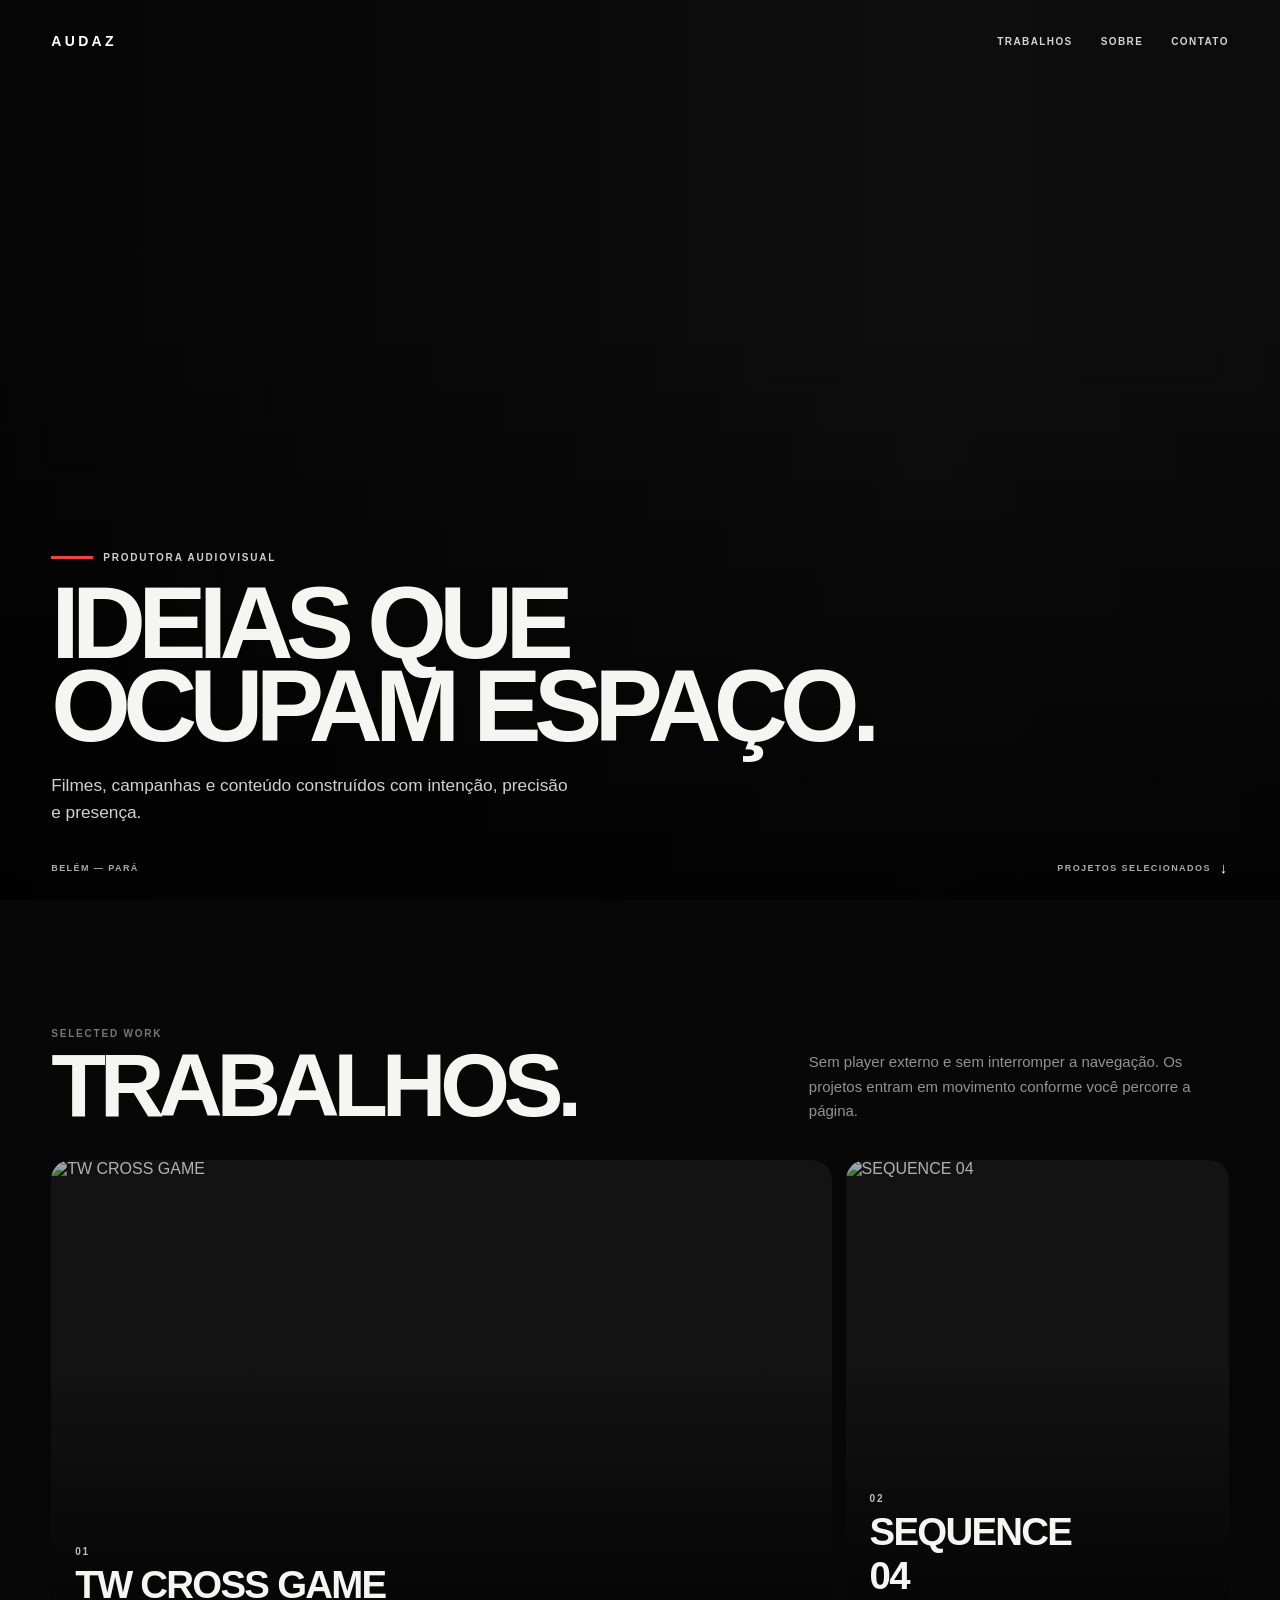
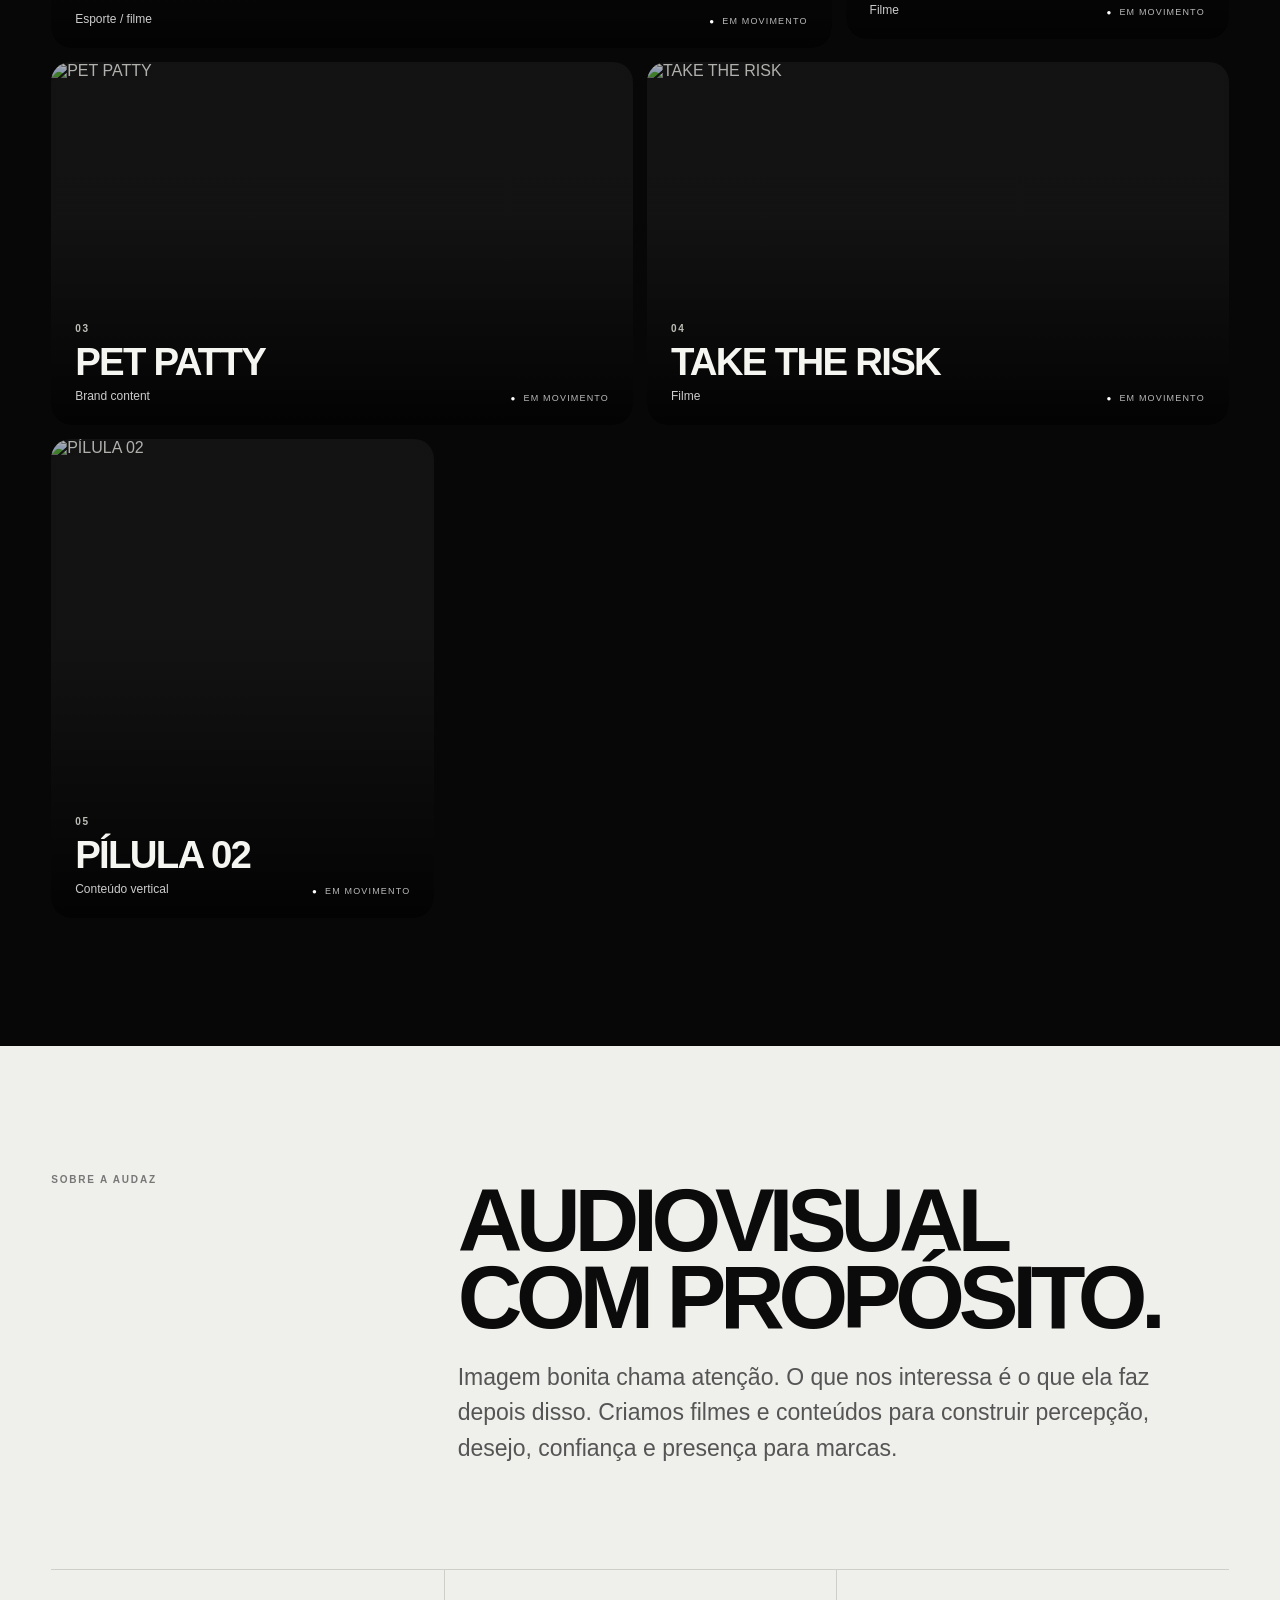
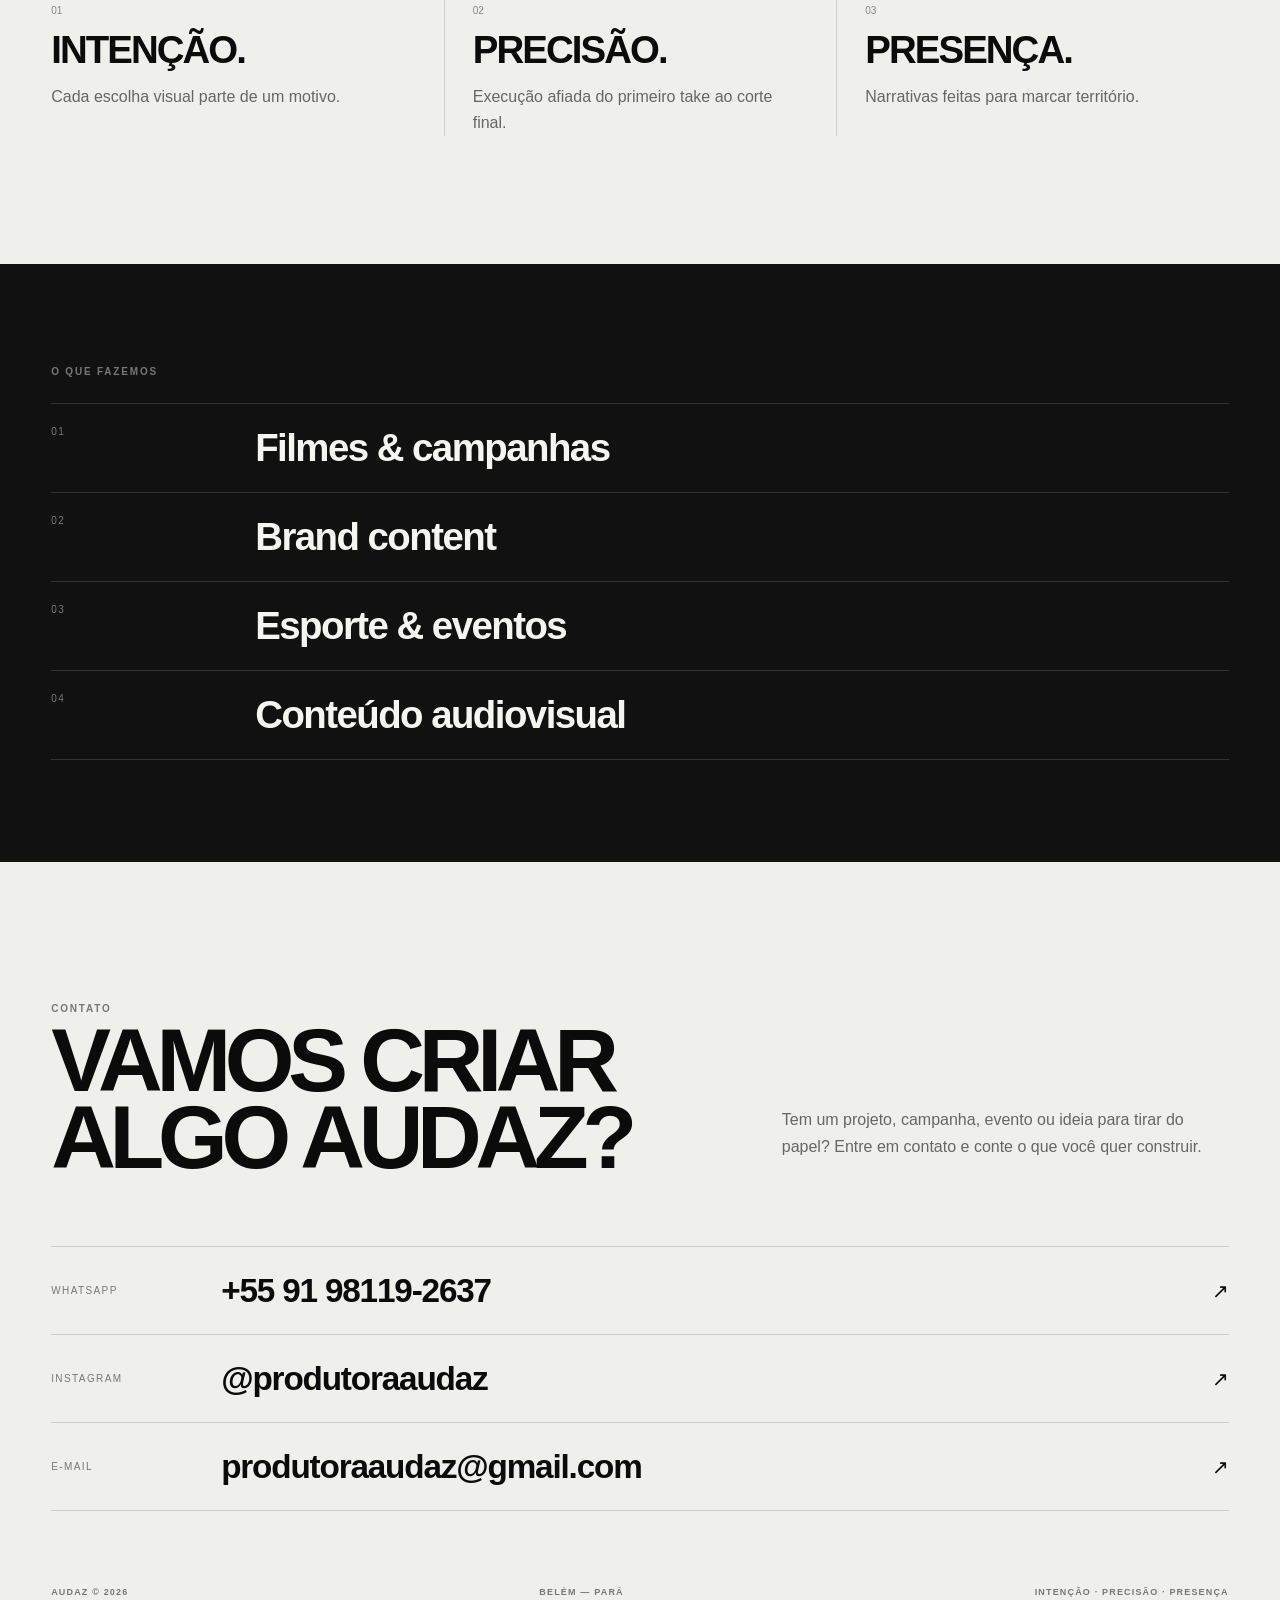
==== commit 79c22baf: "Redesign AUDAZ portfolio with inline video experience and contact sections" ====
--- a/index.html
+++ b/index.html
@@ -1 +1,62 @@
-<!doctype html><html lang="pt-BR"><head><meta charset="utf-8"><meta name="viewport" content="width=device-width,initial-scale=1"><meta name="theme-color" content="#090909"><title>AUDAZ — Portfólio</title><style>:root{--bg:#efefeb;--ink:#0e0e0e;--muted:#727272;--line:#d1d1cc;--a:#ef4444;--pad:clamp(16px,4vw,52px)}*{box-sizing:border-box}body{margin:0;background:var(--bg);color:var(--ink);font-family:Arial,Helvetica,sans-serif;-webkit-font-smoothing:antialiased}a{text-decoration:none;color:inherit}button{font:inherit}img,video{display:block;max-width:100%}.top{height:72px;padding:0 var(--pad);display:flex;align-items:center;justify-content:space-between}.brand{font-size:14px;font-weight:900;letter-spacing:.22em}.nav{display:flex;gap:28px}.nav a{font-size:11px;font-weight:700;letter-spacing:.13em;text-transform:uppercase}.hero{margin:0 var(--pad);min-height:min(84svh,820px);border-radius:28px;overflow:hidden;position:relative;background:#090909;color:#fff}.hero .media,.hero .shade{position:absolute;inset:0}.hero .media{background:#111}.hero .media img,.hero .media video{width:100%;height:100%;object-fit:cover}.hero .media video{transform:scale(1.015);filter:saturate(.92) contrast(1.03)}.hero .shade{background:linear-gradient(90deg,rgba(0,0,0,.68) 0,rgba(0,0,0,.44) 44%,rgba(0,0,0,.18) 100%),linear-gradient(to top,rgba(0,0,0,.78),rgba(0,0,0,.06) 58%)}.hero .content{position:relative;z-index:2;padding:58px clamp(22px,5vw,88px) 118px;max-width:740px}.ey{font-size:10px;font-weight:800;letter-spacing:.18em;text-transform:uppercase}.k{display:flex;gap:10px;align-items:center;color:#bebebe;margin:0 0 18px}.k:before{content:"";width:42px;height:3px;background:var(--a)}h1{font-size:clamp(46px,6.4vw,102px);line-height:.88;letter-spacing:-.07em;margin:0;font-weight:900;max-width:650px}.copy{max-width:520px;margin:22px 0 0;color:#d0d0d0;font-size:clamp(15px,1.45vw,18px);line-height:1.55}.actions{display:flex;gap:12px;flex-wrap:wrap;margin-top:26px}.btn,.btn2{min-height:50px;padding:0 18px;border-radius:999px;display:inline-flex;align-items:center;font-size:13px;font-weight:600}.btn{border:1px solid rgba(255,255,255,.22);background:rgba(0,0,0,.28);color:#fff}.btn2{background:#fff;color:#111}.meta{position:absolute;left:26px;right:26px;bottom:22px;display:flex;justify-content:space-between;color:#9e9e9e;font-size:10px;letter-spacing:.15em;text-transform:uppercase;z-index:2}.mini{position:absolute;right:26px;bottom:72px;z-index:2;width:min(42vw,520px);display:grid;grid-template-columns:repeat(3,1fr);gap:10px}.mini button{border:0;padding:0;position:relative;height:112px;border-radius:16px;overflow:hidden;background:#111;cursor:pointer}.mini img{width:100%;height:100%;object-fit:cover;filter:brightness(.74)}.mini span{position:absolute;left:11px;bottom:11px;color:#fff;font-size:10px;font-weight:700;letter-spacing:.1em;text-transform:uppercase}.section{padding:clamp(56px,7vw,102px) var(--pad)}.head{display:grid;grid-template-columns:1.05fr .95fr;gap:28px;align-items:end;margin-bottom:28px}.head h2,.about h2,.cta h2{font-size:clamp(38px,5.8vw,84px);line-height:.92;letter-spacing:-.06em;margin:8px 0 0;font-weight:900}.intro{max-width:430px;justify-self:end;color:var(--muted);line-height:1.65;margin:0}.filters{display:flex;flex-wrap:wrap;gap:8px;margin-bottom:18px}.filter{border:1px solid var(--line);background:transparent;border-radius:999px;padding:10px 15px;font-size:10px;text-transform:uppercase;letter-spacing:.08em;cursor:pointer;color:#666}.filter.active{background:#111;color:#fff;border-color:#111}.grid{display:grid;grid-template-columns:repeat(12,1fr);gap:16px}.card{grid-column:span 4;position:relative;min-height:370px;border:0;border-radius:20px;overflow:hidden;cursor:pointer;padding:0;background:#111;color:#fff;text-align:left}.card.f{grid-column:span 8;min-height:470px}.card img{position:absolute;inset:0;width:100%;height:100%;object-fit:cover;filter:brightness(.76)}.card:after{content:"";position:absolute;inset:0;background:linear-gradient(to top,rgba(0,0,0,.93),rgba(0,0,0,.16) 54%,rgba(0,0,0,.14))}.tag{position:absolute;right:16px;top:16px;z-index:2;background:rgba(255,255,255,.14);border:1px solid rgba(255,255,255,.16);padding:7px 10px;border-radius:999px;font-size:9px;font-weight:700;letter-spacing:.1em;text-transform:uppercase}.c{position:absolute;inset:auto 0 0 0;z-index:2;padding:24px}.c h3{font-size:clamp(28px,3vw,54px);letter-spacing:-.05em;margin:8px 0 5px}.c p{margin:0;color:#d0d0d0;font-size:13px;line-height:1.55}.play{display:inline-flex;gap:8px;align-items:center;margin-top:14px;color:#f0f0f0;font-size:10px;letter-spacing:.12em;text-transform:uppercase}.play:before{content:'▶'}.manifest{border-top:1px solid var(--line);border-bottom:1px solid var(--line);display:grid;grid-template-columns:repeat(3,1fr);gap:40px}.manifest h3{font-size:clamp(26px,3vw,42px);letter-spacing:-.05em;margin:10px 0 12px}.manifest p,.about p{color:var(--muted);line-height:1.7}.about{display:grid;grid-template-columns:.7fr 1.3fr;gap:42px}.cta{margin:0 var(--pad) 32px;padding:clamp(30px,5vw,68px);background:#e5e5e1;border-radius:28px;display:flex;justify-content:space-between;align-items:end;gap:24px}.cta a{background:#111;color:#fff;border-radius:999px;padding:16px 20px;font-size:13px;font-weight:600;white-space:nowrap}footer{min-height:90px;padding:0 var(--pad);display:flex;align-items:center;justify-content:space-between;color:#777;font-size:10px;letter-spacing:.12em;text-transform:uppercase}dialog{width:min(1200px,calc(100% - 20px));border:0;border-radius:18px;padding:0;background:#090909;color:#fff;overflow:hidden}dialog::backdrop{background:rgba(0,0,0,.86)}.frame{aspect-ratio:16/9;background:#050505}.frame iframe{width:100%;height:100%;border:0}.info{padding:22px 26px 28px}.info h3{font-size:32px;margin:7px 0}.info p{color:#999;line-height:1.6}.x{position:absolute;right:12px;top:12px;width:42px;height:42px;border:0;border-radius:50%;background:#000c;color:#fff;font-size:24px;cursor:pointer}@media(max-width:1100px){.mini{grid-template-columns:repeat(2,1fr);width:min(46vw,420px)}.card{grid-column:span 6}.card.f{grid-column:span 12}}@media(max-width:820px){.nav,.mini{display:none}.top{height:62px}.hero{margin:0 12px;min-height:660px;border-radius:20px}.hero .content{padding:38px 22px 122px}.meta{left:22px;right:22px}.head,.about{grid-template-columns:1fr}.intro{justify-self:start}.grid{grid-template-columns:1fr}.card,.card.f{grid-column:auto;min-height:420px}.manifest{grid-template-columns:1fr}.cta{margin:0 12px 20px;flex-direction:column;align-items:flex-start}footer{padding:26px var(--pad);flex-direction:column;align-items:flex-start;gap:10px}}</style></head><body><header class="top"><a class="brand" href="#inicio">AUDAZ</a><nav class="nav"><a href="#projetos">Projetos</a><a href="#sobre">Sobre</a><a href="#contato">Contato</a></nav></header><main><section class="hero" id="inicio"><div class="media" id="heroMedia"></div><div class="shade"></div><div class="content"><div class="ey k">Produtora audiovisual</div><h1>IDEIAS QUE<br>OCUPAM ESPAÇO.</h1><p class="copy">Filmes, campanhas e conteúdo construídos com intenção, precisão e presença.</p></div><div class="meta"><span>Belém — Pará</span><a href="#projetos">Projetos selecionados ↓</a></div></section><section class="section" id="projetos"><div class="head"><div><div class="ey" style="color:#777">Selected Work</div><h2>TRABALHOS.</h2></div><p class="intro">Uma seleção de projetos onde imagem, ritmo e estratégia trabalham juntos.</p></div><div class="filters" id="filters"><button class="filter active" data-f="Todos">Todos</button><button class="filter" data-f="Publicidade">Publicidade</button><button class="filter" data-f="Conteúdo">Conteúdo</button></div><div class="grid" id="grid"></div></section><section class="section manifest" id="sobre"><article><span class="ey" style="color:#888">01</span><h3>INTENÇÃO.</h3><p>Nada entra no quadro por acaso.</p></article><article><span class="ey" style="color:#888">02</span><h3>PRECISÃO.</h3><p>Execução afiada do primeiro take ao corte final.</p></article><article><span class="ey" style="color:#888">03</span><h3>PRESENÇA.</h3><p>Narrativas feitas para marcar território.</p></article></section><section class="section about"><div class="ey" style="color:#777">Sobre a Audaz</div><div><h2>AUDIOVISUAL NÃO É O FIM.<br>É A FERRAMENTA.</h2><p>O portfólio precisa vender isso rápido: impacto visual, leitura clara e acesso direto aos trabalhos.</p></div></section><section class="cta" id="contato"><div><div class="ey" style="color:#777">Próximo projeto</div><h2>VAMOS CRIAR<br>ALGO AUDAZ?</h2></div><a href="#inicio">Falar com a Audaz →</a></section></main><footer><span>AUDAZ © 2026</span><span>INTENÇÃO · PRECISÃO · PRESENÇA</span></footer><dialog id="modal"><button class="x" id="close">×</button><div class="frame" id="frame"></div><div class="info"><div class="ey" id="cat" style="color:#999"></div><h3 id="title"></h3><p id="desc"></p></div></dialog><script>const HERO_ID='14SEmcUaEBu9HkZJVPzEYy_-ccWX0_GvF';const P=[{t:'SEQUENCE 04',c:'Publicidade',s:'Filme / projeto em destaque',d:'Projeto real da primeira seleção enviada para o portfólio.',f:1,id:'1e4wCgsym5buvmg1K6XMRBiVK_I2cJGp3'},{t:'PET PATTY',c:'Conteúdo',s:'Conteúdo de marca',d:'Talking head com edição voltada a retenção e percepção de marca.',id:'1wMYKB2jo9AW4hHzz4H9Pc-GCaZCh5fLn'},{t:'PÍLULA 02',c:'Conteúdo',s:'Conteúdo vertical',d:'Peça curta da seleção atual.',id:'1GOTpnVqNF5bX4m4xpLxUhKaA9pKcBuvb'},{t:'PÍLULA 01',c:'Conteúdo',s:'Conteúdo vertical',d:'Peça curta da seleção atual.',id:'1st_dsXAeA2EuEb1My1wWH8ciCxVAwVct'},{t:'PÍLULA 01 / CUT',c:'Conteúdo',s:'Variação de conteúdo',d:'Variação da peça vertical.',id:'1m6W-KheKYaye3aSvORRUpRm0aSwhOlPf'}];const $=s=>document.querySelector(s),grid=$('#grid'),modal=$('#modal'),frame=$('#frame');const thumb=(id,s='w1600')=>`https://drive.google.com/thumbnail?id=${id}&sz=${s}`,preview=id=>`https://drive.google.com/file/d/${id}/preview`;function openV(o){frame.innerHTML=`<iframe src="${preview(o.id)}" allow="autoplay; fullscreen" allowfullscreen title="${o.t}"></iframe>`;$('#title').textContent=o.t;$('#cat').textContent=o.c;$('#desc').textContent=o.d||'';modal.showModal()}function hero(){const el=$('#heroMedia');const src=`https://drive.usercontent.google.com/download?id=${HERO_ID}&export=download&confirm=t`;el.innerHTML=`<video id="heroVideo" autoplay muted loop playsinline preload="metadata" disablepictureinpicture poster="${thumb(HERO_ID,'w2000')}"><source src="${src}" type="video/mp4"></video>`;const v=$('#heroVideo');v.muted=true;const tryPlay=()=>v.play().catch(()=>{});v.addEventListener('canplay',tryPlay,{once:true});document.addEventListener('visibilitychange',()=>{if(!document.hidden)tryPlay()})}window.openV=openV;function render(f='Todos'){grid.innerHTML='';P.filter(p=>f==='Todos'||p.c===f).forEach(p=>{const b=document.createElement('button');b.className='card'+(p.f?' f':'');b.innerHTML=`<img src="${thumb(p.id,'w2000')}" alt="${p.t}"><div class="tag">${p.c}</div><div class="c"><div class="ey" style="color:#bfbfbf">Projeto selecionado</div><h3>${p.t}</h3><p>${p.s}</p><span class="play">Assistir projeto</span></div>`;b.onclick=()=>openV(p);grid.appendChild(b)})}$('#filters').onclick=e=>{const b=e.target.closest('.filter');if(!b)return;document.querySelectorAll('.filter').forEach(x=>x.classList.remove('active'));b.classList.add('active');render(b.dataset.f)};$('#close').onclick=()=>{frame.innerHTML='';modal.close()};modal.onclick=e=>{if(e.target===modal){frame.innerHTML='';modal.close()}};hero();render();</script></body></html>+<!doctype html>
+<html lang="pt-BR">
+<head>
+<meta charset="utf-8">
+<meta name="viewport" content="width=device-width,initial-scale=1,viewport-fit=cover">
+<meta name="theme-color" content="#070707">
+<meta name="description" content="AUDAZ — filmes, campanhas e conteúdo audiovisual.">
+<title>AUDAZ — Portfólio</title>
+<style>
+:root{--bg:#070707;--paper:#efefeb;--ink:#0b0b0b;--white:#f5f5f1;--muted:#9a9a96;--line:#252525;--accent:#ef4444;--pad:clamp(18px,4vw,64px)}*{box-sizing:border-box}html{scroll-behavior:smooth;background:var(--bg)}body{margin:0;background:var(--bg);color:var(--white);font-family:Arial,Helvetica,sans-serif;-webkit-font-smoothing:antialiased;overflow-x:hidden}a{color:inherit;text-decoration:none}button{font:inherit}img,video{display:block;max-width:100%}.eyebrow{font-size:10px;font-weight:800;letter-spacing:.18em;text-transform:uppercase}.nav{position:absolute;z-index:20;top:0;left:0;right:0;height:82px;padding:0 var(--pad);display:flex;align-items:center;justify-content:space-between;color:white}.brand{font-size:14px;font-weight:900;letter-spacing:.24em}.navlinks{display:flex;gap:28px}.navlinks a{font-size:10px;font-weight:700;letter-spacing:.14em;text-transform:uppercase;opacity:.82}.hero{position:relative;min-height:100svh;background:#111;overflow:hidden}.heroMedia,.heroShade{position:absolute;inset:0}.heroMedia video,.heroMedia img{width:100%;height:100%;object-fit:cover}.heroMedia video{transform:scale(1.015);filter:saturate(.9) contrast(1.05)}.heroShade{background:linear-gradient(90deg,rgba(0,0,0,.70) 0%,rgba(0,0,0,.42) 44%,rgba(0,0,0,.18) 72%,rgba(0,0,0,.30) 100%),linear-gradient(to top,rgba(0,0,0,.78),rgba(0,0,0,.04) 62%);z-index:1}.heroContent{position:relative;z-index:2;min-height:100svh;padding:140px var(--pad) 74px;display:flex;flex-direction:column;justify-content:flex-end;max-width:1050px}.kicker{display:flex;align-items:center;gap:10px;color:#d0d0ca;margin:0 0 18px}.kicker:before{content:"";width:42px;height:3px;background:var(--accent)}h1{font-size:clamp(54px,8vw,138px);line-height:.82;letter-spacing:-.075em;margin:0;font-weight:900;max-width:960px}.heroCopy{max-width:520px;margin:24px 0 0;color:#d0d0cc;font-size:clamp(15px,1.35vw,18px);line-height:1.55}.heroFoot{position:absolute;z-index:3;left:var(--pad);right:var(--pad);bottom:24px;display:flex;justify-content:space-between;align-items:center;color:#aaa;font-size:9px;font-weight:700;letter-spacing:.16em;text-transform:uppercase}.scrollMark{display:flex;align-items:center;gap:9px}.scrollMark:after{content:"↓";font-size:15px;color:#fff}.works{background:var(--bg);padding:clamp(80px,10vw,150px) var(--pad)}.sectionHead{display:grid;grid-template-columns:1.1fr .9fr;gap:50px;align-items:end;margin-bottom:36px}.sectionHead h2,.about h2,.contact h2{font-size:clamp(48px,7vw,112px);line-height:.86;letter-spacing:-.07em;margin:8px 0 0;font-weight:900}.sectionIntro{justify-self:end;max-width:420px;margin:0;color:#92928e;line-height:1.65;font-size:15px}.workGrid{display:grid;grid-template-columns:repeat(12,minmax(0,1fr));gap:14px}.work{position:relative;grid-column:span 6;aspect-ratio:16/10;min-height:320px;border-radius:20px;overflow:hidden;background:#141414;isolation:isolate}.work.wide{grid-column:span 8}.work.tall{grid-column:span 4;aspect-ratio:4/5}.workMedia{position:absolute;inset:0}.workMedia img,.workMedia video{width:100%;height:100%;object-fit:cover}.workMedia img{filter:brightness(.78)}.workMedia video{opacity:0;transition:opacity .45s ease;filter:brightness(.82);transform:scale(1.015)}.work.video-ready .workMedia video{opacity:1}.work:after{content:"";position:absolute;inset:0;background:linear-gradient(to top,rgba(0,0,0,.86),rgba(0,0,0,.08) 57%,rgba(0,0,0,.08));z-index:1}.workInfo{position:absolute;z-index:2;left:24px;right:24px;bottom:22px;display:flex;align-items:end;justify-content:space-between;gap:20px}.workInfo h3{font-size:clamp(25px,3vw,48px);letter-spacing:-.045em;margin:6px 0 0}.workInfo p{margin:5px 0 0;color:#ccc;font-size:12px}.motion{font-size:9px;letter-spacing:.13em;text-transform:uppercase;color:#bbb;white-space:nowrap}.motion:before{content:"●";font-size:8px;margin-right:7px;color:#fff}.about{background:var(--paper);color:var(--ink);padding:clamp(85px,10vw,160px) var(--pad)}.aboutTop{display:grid;grid-template-columns:.62fr 1.38fr;gap:60px}.about .eyebrow{color:#777}.aboutText p{font-size:clamp(17px,1.8vw,23px);line-height:1.55;max-width:720px;color:#555}.pillars{margin-top:80px;border-top:1px solid #cfcfca;display:grid;grid-template-columns:repeat(3,1fr)}.pillar{padding:30px 28px 0 0}.pillar+.pillar{border-left:1px solid #cfcfca;padding-left:28px}.pillar span{font-size:10px;color:#888}.pillar h3{font-size:clamp(26px,3vw,44px);letter-spacing:-.05em;margin:10px 0 12px}.pillar p{color:#666;line-height:1.6;margin:0;max-width:300px}.services{padding:clamp(75px,8vw,125px) var(--pad);background:#111}.servicesRow{border-top:1px solid #333;display:grid;grid-template-columns:180px 1fr;gap:24px;padding:22px 0}.servicesRow:last-child{border-bottom:1px solid #333}.servicesRow span{color:#777;font-size:10px;letter-spacing:.14em;text-transform:uppercase}.servicesRow strong{font-size:clamp(22px,3vw,40px);font-weight:700;letter-spacing:-.04em}.contact{background:var(--paper);color:var(--ink);padding:clamp(90px,11vw,170px) var(--pad) 50px}.contactTop{display:grid;grid-template-columns:1.2fr .8fr;gap:60px;align-items:end}.contactCopy{color:#666;line-height:1.7;max-width:460px;justify-self:end}.contactLinks{margin-top:70px;border-top:1px solid #cfcfca}.contactLink{min-height:88px;display:grid;grid-template-columns:150px 1fr auto;align-items:center;gap:20px;border-bottom:1px solid #cfcfca;transition:padding .2s ease}.contactLink span{font-size:10px;color:#777;text-transform:uppercase;letter-spacing:.14em}.contactLink strong{font-size:clamp(18px,2.6vw,34px);letter-spacing:-.035em;overflow-wrap:anywhere}.contactLink b{font-size:20px;font-weight:400}.footer{background:var(--paper);color:#777;padding:26px var(--pad) 34px;display:flex;justify-content:space-between;gap:20px;font-size:9px;font-weight:700;text-transform:uppercase;letter-spacing:.13em}@media(hover:hover){.navlinks a:hover{opacity:1}.work:hover .workMedia video{transform:scale(1.045)}.contactLink:hover{padding-left:8px;padding-right:8px}}@media(max-width:900px){.sectionHead,.aboutTop,.contactTop{grid-template-columns:1fr;gap:22px}.sectionIntro,.contactCopy{justify-self:start}.work,.work.wide{grid-column:span 12}.work.tall{grid-column:span 6}.pillars{grid-template-columns:1fr}.pillar,.pillar+.pillar{border-left:0;border-bottom:1px solid #cfcfca;padding:26px 0}.contactLink{grid-template-columns:100px 1fr auto}.servicesRow{grid-template-columns:110px 1fr}}@media(max-width:620px){.nav{height:68px}.navlinks{gap:14px}.navlinks a:nth-child(2){display:none}.heroContent{padding:120px 18px 72px}.heroFoot{left:18px;right:18px}.works,.about,.services,.contact{padding-left:18px;padding-right:18px}.work,.work.wide,.work.tall{grid-column:1/-1;aspect-ratio:4/5;min-height:0}.workInfo{left:18px;right:18px;bottom:18px}.workInfo{align-items:flex-start;flex-direction:column;gap:10px}.pillars{margin-top:52px}.servicesRow{grid-template-columns:1fr;gap:9px}.contactLinks{margin-top:45px}.contactLink{grid-template-columns:1fr auto;gap:8px;padding:18px 0}.contactLink span{grid-column:1/-1}.footer{flex-direction:column;align-items:flex-start}}
+</style>
+</head>
+<body>
+<header class="nav"><a class="brand" href="#inicio">AUDAZ</a><nav class="navlinks"><a href="#trabalhos">Trabalhos</a><a href="#sobre">Sobre</a><a href="#contato">Contato</a></nav></header>
+<main>
+<section class="hero" id="inicio">
+  <div class="heroMedia"><video id="heroVideo" autoplay muted loop playsinline preload="auto" poster="https://drive.google.com/thumbnail?id=14SEmcUaEBu9HkZJVPzEYy_-ccWX0_GvF&sz=w2000"><source src="https://drive.google.com/uc?export=download&id=14SEmcUaEBu9HkZJVPzEYy_-ccWX0_GvF" type="video/mp4"><source src="https://drive.usercontent.google.com/download?id=14SEmcUaEBu9HkZJVPzEYy_-ccWX0_GvF&export=download&confirm=t" type="video/mp4"></video></div>
+  <div class="heroShade"></div>
+  <div class="heroContent"><div class="eyebrow kicker">Produtora audiovisual</div><h1>IDEIAS QUE<br>OCUPAM ESPAÇO.</h1><p class="heroCopy">Filmes, campanhas e conteúdo construídos com intenção, precisão e presença.</p></div>
+  <div class="heroFoot"><span>Belém — Pará</span><a class="scrollMark" href="#trabalhos">Projetos selecionados</a></div>
+</section>
+
+<section class="works" id="trabalhos">
+  <div class="sectionHead"><div><div class="eyebrow" style="color:#777">Selected work</div><h2>TRABALHOS.</h2></div><p class="sectionIntro">Sem player externo e sem interromper a navegação. Os projetos entram em movimento conforme você percorre a página.</p></div>
+  <div class="workGrid" id="workGrid"></div>
+</section>
+
+<section class="about" id="sobre">
+  <div class="aboutTop"><div class="eyebrow">Sobre a Audaz</div><div class="aboutText"><h2>AUDIOVISUAL<br>COM PROPÓSITO.</h2><p>Imagem bonita chama atenção. O que nos interessa é o que ela faz depois disso. Criamos filmes e conteúdos para construir percepção, desejo, confiança e presença para marcas.</p></div></div>
+  <div class="pillars"><article class="pillar"><span>01</span><h3>INTENÇÃO.</h3><p>Cada escolha visual parte de um motivo.</p></article><article class="pillar"><span>02</span><h3>PRECISÃO.</h3><p>Execução afiada do primeiro take ao corte final.</p></article><article class="pillar"><span>03</span><h3>PRESENÇA.</h3><p>Narrativas feitas para marcar território.</p></article></div>
+</section>
+
+<section class="services"><div class="eyebrow" style="color:#777;margin-bottom:26px">O que fazemos</div><div class="servicesRow"><span>01</span><strong>Filmes & campanhas</strong></div><div class="servicesRow"><span>02</span><strong>Brand content</strong></div><div class="servicesRow"><span>03</span><strong>Esporte & eventos</strong></div><div class="servicesRow"><span>04</span><strong>Conteúdo audiovisual</strong></div></section>
+
+<section class="contact" id="contato">
+  <div class="contactTop"><div><div class="eyebrow" style="color:#777">Contato</div><h2>VAMOS CRIAR<br>ALGO AUDAZ?</h2></div><p class="contactCopy">Tem um projeto, campanha, evento ou ideia para tirar do papel? Entre em contato e conte o que você quer construir.</p></div>
+  <div class="contactLinks">
+    <a class="contactLink" href="https://wa.me/5591981192637" target="_blank" rel="noopener"><span>WhatsApp</span><strong>+55 91 98119-2637</strong><b>↗</b></a>
+    <a class="contactLink" href="https://instagram.com/produtoraaudaz" target="_blank" rel="noopener"><span>Instagram</span><strong>@produtoraaudaz</strong><b>↗</b></a>
+    <a class="contactLink" href="mailto:produtoraaudaz@gmail.com"><span>E-mail</span><strong>produtoraaudaz@gmail.com</strong><b>↗</b></a>
+  </div>
+</section>
+</main>
+<footer class="footer"><span>AUDAZ © 2026</span><span>Belém — Pará</span><span>Intenção · Precisão · Presença</span></footer>
+<script>
+const projects=[
+ {title:'TW CROSS GAME',sub:'Esporte / filme',id:'14SEmcUaEBu9HkZJVPzEYy_-ccWX0_GvF',cls:'wide'},
+ {title:'SEQUENCE 04',sub:'Filme',id:'1e4wCgsym5buvmg1K6XMRBiVK_I2cJGp3',cls:'tall'},
+ {title:'PET PATTY',sub:'Brand content',id:'1wMYKB2jo9AW4hHzz4H9Pc-GCaZCh5fLn',cls:''},
+ {title:'TAKE THE RISK',sub:'Filme',id:'1leN7BC7o2995beXqG2BxY9nXOmaR37Ud',cls:''},
+ {title:'PÍLULA 02',sub:'Conteúdo vertical',id:'1GOTpnVqNF5bX4m4xpLxUhKaA9pKcBuvb',cls:'tall'}
+];
+const thumb=id=>`https://drive.google.com/thumbnail?id=${id}&sz=w1600`;
+const videoSrc=id=>`https://drive.google.com/uc?export=download&id=${id}`;
+const grid=document.querySelector('#workGrid');
+projects.forEach((p,i)=>{const a=document.createElement('article');a.className=`work ${p.cls}`;a.innerHTML=`<div class="workMedia"><img src="${thumb(p.id)}" alt="${p.title}" loading="lazy"><video muted loop playsinline preload="none" data-src="${videoSrc(p.id)}"></video></div><div class="workInfo"><div><div class="eyebrow" style="color:#bdbdb8">0${i+1}</div><h3>${p.title}</h3><p>${p.sub}</p></div><span class="motion">em movimento</span></div>`;grid.appendChild(a)});
+const playVideo=v=>{if(!v.src&&v.dataset.src){v.src=v.dataset.src;v.load()}v.muted=true;const card=v.closest('.work');const p=v.play();if(p&&p.then)p.then(()=>card.classList.add('video-ready')).catch(()=>{})};
+const pauseVideo=v=>{v.pause()};
+const io=new IntersectionObserver(entries=>{entries.forEach(e=>{const v=e.target.querySelector('video');if(!v)return;if(e.isIntersecting&&e.intersectionRatio>.42)playVideo(v);else pauseVideo(v)})},{threshold:[0,.42,.7]});document.querySelectorAll('.work').forEach(el=>io.observe(el));
+const hero=document.querySelector('#heroVideo');hero.muted=true;const heroPlay=()=>hero.play().catch(()=>{});hero.addEventListener('canplay',heroPlay,{once:true});window.addEventListener('pageshow',heroPlay);document.addEventListener('visibilitychange',()=>{if(!document.hidden)heroPlay()});
+</script>
+</body></html>
